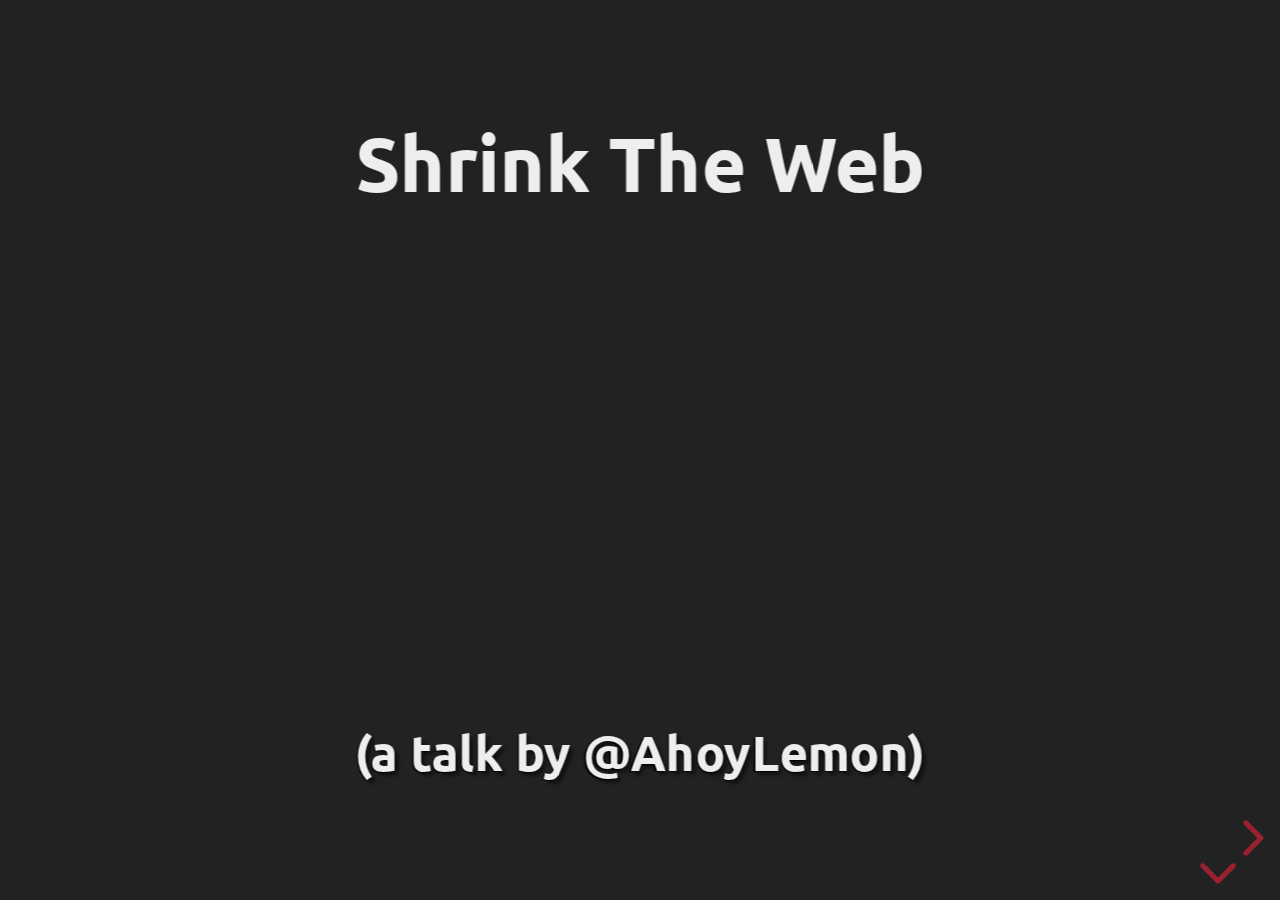
==== index.html @ 18cb45f8 "pre-Copenhagen edits, round 2" ====
<!DOCTYPE html>
<head>
  <meta charset="utf-8">
  <meta name="viewport" content="width=device-width, initial-scale=1.0, maximum-scale=1.0, user-scalable=no">
  <title>Shrink The Web!</title>
  <link rel="stylesheet" href="https://fonts.googleapis.com/css?family=Playfair+Display:400,700,700i|Work+Sans:300,400,700">
  <link rel="stylesheet" href="dist/reset.css">
  <link rel="stylesheet" href="dist/reveal.css">
  <link rel="stylesheet" href="dist/theme/blood.css">
  <link rel="stylesheet" href="plugin/highlight/monokai.css">
  <link rel="stylesheet" href="css/lemon.css">
  <!-- Printing and PDF exports-->
  <script>
    var link = document.createElement( 'link' );
    link.rel = 'stylesheet';
    link.type = 'text/css';
    link.href = window.location.search.match( /print-pdf/gi ) ? 'css/print/pdf.css' : 'css/print/paper.css';
    document.getElementsByTagName( 'head' )[0].appendChild( link );
    
  </script>
  <!-- Favicons-->
  <link rel="apple-touch-icon" sizes="180x180" href="/favicons/apple-touch-icon.png">
  <link rel="icon" type="image/png" sizes="32x32" href="/favicons/favicon-32x32.png">
  <link rel="icon" type="image/png" sizes="16x16" href="/favicons/favicon-16x16.png">
  <link rel="manifest" href="/favicons/site.webmanifest">
  <link rel="mask-icon" href="/favicons/safari-pinned-tab.svg" color="#e5e828">
  <link rel="shortcut icon" href="/favicons/favicon.ico">
  <meta name="msapplication-TileColor" content="#e5e828">
  <meta name="msapplication-config" content="/favicons/browserconfig.xml">
  <meta name="theme-color" content="#ffffff">
  <meta name="twitter:card" content="summary_large_image">
  <meta name="twitter:creator" content="@AhoyLemon">
  <meta name="twitter:title" content="Shrink The Web!">
  <meta name="twitter:description" content="A talk by Lemon 🍋 about performance and making websites faster by eliminating unnecessary cruft.">
  <meta name="twitter:image" content="https://ahoylemon.github.io/shrink-the-web/og-image.png">
  <meta name="twitter:url" content="https://ahoylemon.github.io/shrink-the-web">
  <meta property="og:title">
  <meta property="og:type" content="website">
  <meta property="og:description" content="A talk by Lemon 🍋 about performance and making websites faster by eliminating unnecessary cruft.">
  <meta property="og:url" content="https://ahoylemon.github.io/shrink-the-web">
  <meta property="og:image" content="https://ahoylemon.github.io/shrink-the-web/og-image.png">
  <meta property="og:image:width" content="1200">
  <meta property="og:image:height" content="630">
</head>
<body> 
  <div class="reveal">
    <div class="slides">
      <!-- Video Screens-->
      <section>
        <!-- Fantastik Armada (France) vs GAMBLER (Korea)-->
            <section data-background-iframe="https://www.youtube.com/embed/EzglYPf7Ylk?start=220&amp;fs=0&amp;showinfo=0&amp;rel=0&amp;modestbranding=1&amp;autohide=1&amp;showinfo=0&amp;disablekb=1" data-background-interactive>
              <h3>Shrink The Web</h3>
              <div class="a-talk-by" style="margin-top:46vh;"><b class="white shadowed">(a talk by @AhoyLemon)</b></div>
              <aside class="notes">
                <h2>BATTLE OF THE YEAR 2004</h2>
                <p>Fantastik Armada (France)</p>
                <p>vs</p>
                <p>GAMBLER (Korea)</p>
              </aside>
            </section>
        <!-- Flooriorz (Japan) vs Tie Break (France)-->
            <section data-background-iframe="https://www.youtube.com/embed/hbqCRGDwcHQ?start=2400&amp;fs=0&amp;showinfo=0&amp;rel=0&amp;modestbranding=1&amp;autohide=1&amp;showinfo=0&amp;disablekb=1" data-background-interactive>
              <h3>Shrink The Web</h3>
              <div class="a-talk-by" style="margin-top:46vh;"><b class="white shadowed">(a talk by @AhoyLemon)</b></div>
              <aside class="notes">
                <h2>BATTLE OF THE YEAR 2021</h2>
                <p>Flooriorz (Japan)</p>
                <p>vs</p>
                <p>Tie Break (France)</p>
              </aside>
            </section>
        <!-- BGIRL TERRA, 2013-->
            <section data-background-iframe="https://www.youtube.com/embed/5HrrbkYJM2M?start=15&amp;fs=0&amp;showinfo=0&amp;rel=0&amp;modestbranding=1&amp;autohide=1&amp;showinfo=0&amp;disablekb=1" data-background-interactive>
              <h3>Shrink The Web</h3>
              <div class="a-talk-by" style="margin-top:46vh;"><b class="white shadowed">(a talk by @AhoyLemon)</b></div> 
              <aside class="notes">
                <h2>BATTLE OF THE YEAR 2004</h2>
                <p>Fantastik Armada (France)</p>
                <p>vs</p>
                <p>GAMBLER (Korea)</p>
              </aside>
            </section>
      </section>
      <!-- Personal Intro-->
      <section data-transition="convex" data-transition-speed="6000">
        <section>
          <h1>Hi!</h1>
          <h2 class="fragment">My name is Lemon.</h2>
          <p class="fragment">(I make websites.)</p>
          <aside class="notes">
            <h2>I've been making websites for about 20 years. I make websites for money and I make websites for fun. I love the platform and I think it's a really great opportunity to make fun stuff.</h2>
          </aside>
        </section>
        <section data-background="img/bg/savas-cyan-1.png">
          <h4 style="color:#221c35; text-shadow:none;">I work at</h4>
          <div class="fragment" style="padding-bottom:7vh;"><img src="svg/savas-logo-black.svg" alt="Savas Labs" style="max-height:22vh;"></div>
        </section>
        <section data-background="img/bg/savas-cyan-2.png" data-background-transition="none">
          <div style="color:#221c35; padding-bottom:9vh;">
            <h2 style="text-shadow:none; color:#221c35;">Front End <br> Development Director</h2>
            <div class="fragment">
              <ul>
                <li>Mentoring</li>
                <li>Shepherding</li>
                <li>Documenting</li>
              </ul>
            </div>
          </div>
        </section>
        <section data-transition="fade" data-background="img/bg/savas-cyan-2.png">
          <div class="over-photo"><code>I am a serious professional.</code></div>
        </section>
        <section data-transition="none" data-background-image="img/gif/shooty-frooty.gif" data-background-size="contain">
          <div class="over-photo"><code>I am a serious professional.</code></div>
        </section>
      </section>
      <!-- Performance-->
      <section>
        <section data-auto-animate data-background-image="video/monae-5.png">
          <h3 class="white shadowed">Today I wanna talk about</h3>
        </section>
        <section data-auto-animate data-background-video="video/monae-5.webm" data-background-video-loop>
          <h3 class="white shadowed">Today I wanna talk about</h3>
          <h1 style="line-height:100%; text-shadow:none; color:rgba(255,255,255,0.5);"><span style="font-size:1.5em;">PERFORMANCE!</span></h1>
        </section>
        <section data-background="img/gif/computer1.gif">
          <h3 class="white shadowed">* WEBSITE PERFORMANCE</h3>
          <aside class="notes" data-markdown>
            By which I mean website performance. And to be clear, I'm fully cognizent of the idea that what I'm about to present here is a talk about building fast and performant websites. And I'll grant that I recognize this could be seen as *boring*.
            **But** website performance *matters*. A lot.
          </aside>
        </section>
      </section>
      <!-- Agenda-->
      <!-- AGENDA-->
      <section>
        <section>
          <h3>Today's Agenda...</h3>
          <ol>
            <li>What's the problem?</li>
            <li>Why should I care?</li>
            <li>What should I do about it?</li>
            <li>How can I be happy? <sup>*</sup></li>
          </ol>
          <div><br><span class="fragment">(specifically, like with my website.)</span></div>
        </section>
      </section>
      <!-- THE DOOM METAPHOR-->
      <section>
        <section>
          <h2>Let's play a game!</h2>
        </section>
        <section data-background="img/gif/doom2.gif">
          <div class="fragment over-photo">
            <h2 class="white shadowed"> <em>DOOM</em> facts</h2>
            <ul class="white shadowed">
              <li>Released by id Software in 1993</li>
              <li>Played by 20 million people in two years</li>
              <li>Popularized the First Person Shooter Genre</li>
              <li>Sequels continue to this day</li>
              <li>custom game engine</li>
              <li class="fragment"><span>File size:</span> <strong>2.39 Mb</strong></li>
            </ul>
          </div>
          <aside class="notes" data-markdown>🙋‍♀️ What is this?</aside>
        </section>
        <section data-background-video="video/enfold-5.webm" data-background-video-loop="loop">
          <div class="fragment over-photo">
            <h2 class="white shadowed">this homepage</h2>
            <ul class="white shadowed">
              <li>$59 on Theme Forest</li>
              <li>> 250k sales</li>
              <li>oh boy, parallax!</li>
              <li>35 images, 4 fonts, 12 JS, 8 CSS</li>
              <li>1,333 words</li>
              <li>> 15 seconds on a 3G connection</li>
              <li class="fragment"><span>File size:</span> <strong>4.72 Mb</strong></li>
            </ul>
          </div>
        </section>
        <section>
          <h2>197%</h2>
        </section>
        <section data-background="img/bg/wired.png"></section>
        <section data-background="img/bg/pcworld.png"></section>
        <section data-background="img/bg/geek.png"></section>
        <section><img src="img/gif/geek-dot-com-file-size.gif"></section>
      </section>
      <!-- A data dump-->
      <section>
        <section data-background-iframe="charts/2.html" data-preload="false">
          <cite class="source"><strong>Source: </strong><a href="https://httparchive.org/reports/page-weight">HTTP Archive</a></cite>
          <aside class="notes" data-markdown>
            This is a problem that has been talked about, but has continued completely unabated
            
          </aside>
        </section>
        <section data-background-image="img/bg/moore-lebowski.jpg">
          <h2 class="white shadowed" style="margin-top:40vh;">What about Moore's Law?</h2>
        </section>
        <section>
          <h3>Broadband speeds, 2015</h3><img src="img/charts/speedmap-2015.png">
          <cite class="source"><strong>Source:</strong><a href="https://www.fastmetrics.com/internet-connection-speed-by-country.php">Fastmetrics</a></cite>
        </section>
        <section>
          <h3>Broadband speeds, 2023</h3><img src="img/charts/speedmap-2019.png">
          <cite class="source"><strong>Source:</strong><a href="https://infogram.com/speed-test-2019-1ho16vdprqzx6nq">cable.co.uk</a></cite>
        </section>
        <section>
          <!-- SWEDEN TABLE-->
          <table>
            <caption> <a href="https://www.speedtest.net/global-index#fixed" target="_blank"><span>Speedtest Index, Broadband</span></a>
            </caption>
            <thead>
              <tr>
                <th>#</th>
                <th>Country</th>
                <th>⇣ Mb/s</th>
              </tr>
            </thead>
            <tbody>
              <tr>
                <td>#1</td>
                <td>Singapore</td>
                <td>247.44</td>
              </tr>
              <tr>
                <td>#2</td>
                <td>Hong Kong</td>
                <td>242.99</td>
              </tr>
              <tr>
                <td>#6</td>
                <td>United States</td>
                <td>207.32</td>
              </tr>
              <tr class="highlight">
                <td>#8</td>
                <td>Denmark</td>
                <td>192.68</td>
              </tr>
              <tr>
                <td>#40</td>
                <td>Finland</td>
                <td>95.70</td>
              </tr>
              <tr>
                <td>#109</td>
                <td>Croatia</td>
                <td>36.13</td>
              </tr>
              <tr>
                <td>#132</td>
                <td>Morocco</td>
                <td>20.72</td>
              </tr>
              <tr>
                <td>#182</td>
                <td>Cuba</td>
                <td>1.86</td>
              </tr>
            </tbody>
          </table>
          <div class="source"><span>Source:</span><a href="https://www.speedtest.net/global-index#fixed" target="_blank"><span>Ookla</span></a>
          </div>
        </section>
        <section>
          <!-- SWEDEN TABLE-->
          <table style="width:100%;">
            <caption> <a href="https://www.speedtest.net/global-index#mobile">
                 Speedtest Index, Mobile</a></caption>
            <thead>
              <tr>
                <th>#</th>
                <th>Country</th>
                <th>⇣ Mb/s</th>
              </tr>
            </thead>
            <tbody>
              <tr>
                <td>#1</td>
                <td>United Arab Emirates</td>
                <td>205.77</td>
              </tr>
              <tr>
                <td>#6</td>
                <td>Norway</td>
                <td>122.72</td>
              </tr>
              <tr class="highlight">
                <td>#10</td>
                <td>Denmark</td>
                <td>101.19</td>
              </tr>
              <tr>
                <td>#22</td>
                <td>United States</td>
                <td>77.43</td>
              </tr>
              <tr>
                <td>#38</td>
                <td>Croatia</td>
                <td>56.82</td>
              </tr>
              <tr>
                <td>#75</td>
                <td>Ireland</td>
                <td>30.46</td>
              </tr>
              <tr>
                <td>#135</td>
                <td>Belarus</td>
                <td>10.42</td>
              </tr>
              <tr>
                <td>#143</td>
                <td>Cuba</td>
                <td>3.87</td>
              </tr>
            </tbody>
          </table>
        </section>
        <section>
          <!-- SWEDEN TABLE-->
          <table style="width:100%;">
            <caption> <a href="https://www.cable.co.uk/mobiles/worldwide-data-pricing/">
                 Cost Of 1Gb In Mobile Data</a></caption>
            <thead>
              <tr>
                <th>#</th>
                <th>Country</th>
                <th>1 Gb 🇩🇰</th>
                <th>1 Gb 🇺🇸</th>
              </tr>
            </thead>
            <tbody>
              <tr>
                <td>#1</td>
                <td>Israel</td>
                <td>kr 0,35 </td>
                <td>$0.05 USD</td>
              </tr>
              <tr>
                <td>#4</td>
                <td>Italy</td>
                <td>kr 1,86</td>
                <td>$0.27 USD</td>
              </tr>
              <tr class="highlight">
                <td>#37</td>
                <td>Denmark</td>
                <td>kr 5,45</td>
                <td>$0.79 USD</td>
              </tr>
              <tr>
                <td>#80</td>
                <td>Sweden</td>
                <td>kr 10,01</td>
                <td>$1.45 USD</td>
              </tr>
              <tr>
                <td>#154</td>
                <td>United States</td>
                <td>kr 22,99</td>
                <td>$3.33 USD</td>
              </tr>
              <tr>
                <td>#191</td>
                <td>Norway</td>
                <td>kr 40,11</td>
                <td>$5.81 USD</td>
              </tr>
              <tr>
                <td>#229</td>
                <td>Falkland Islands</td>
                <td>kr 307,66</td>
                <td>$44.56 USD</td>
              </tr>
            </tbody>
          </table>
          <!-- UK TABLE-->
          <div class="source"><span>Source:</span><a href="https://www.cable.co.uk/mobiles/worldwide-data-pricing/" target="_blank"><span>cable.co.uk</span></a>
          </div>
        </section>
        <!-- Cell Phone, download DOOM-->
        <section data-preload="false">
          <table>
            <thead>
              <tr>
                <th>Connection</th>
                <th colspan="2">Download 3 megs</th>
              </tr>
            </thead>
            <tbody>
              <tr>
                <td>2G</td>
                <td>2 minutes</td>
                <td><img src="img/charts/download-2m.gif"></td>
              </tr>
              <tr>
                <td>3G</td>
                <td>10 seconds</td>
                <td><img src="img/charts/download-10s.gif"></td>
              </tr>
              <tr>
                <td>3G+</td>
                <td>6 seconds</td>
                <td><img src="img/charts/download-6s.gif"></td>
              </tr>
              <tr>
                <td>4G</td>
                <td>2 seconds </td>
                <td><img src="img/charts/download-2s.gif"></td>
              </tr>
            </tbody>
          </table>
        </section>
        <section data-background-iframe="charts/3.html" data-preload="false">
          <cite class="source"><strong>Source: </strong><a href="https://royal.pingdom.com/page-load-time-really-affect-bounce-rate/">Pingdom</a></cite>
        </section>
        <section>
          <iframe data-src="charts/timer.html" data-preload="false" style="width:100%; height:50vh; box-shadow:5px 5px 5px rgba(0,0,0,0.5)"></iframe>
          <aside class="notes">
            <h2>30-40 seconds</h2>
            <p>Because time is real. It's experiential, but unmutable.</p>
            <p>If I'm good in this presentation today, then hopefully our experience together will feel fast.</p>
            <p>But if you find me boring or uninformative, everything's going to feel a whole lot slower. You might be looking at the clock.</p>
          </aside>
        </section>
      </section>
      <!-- HOPE. Get your bearings...-->
      <section>
        <section data-background="img/gif/tmi-backaway.gif"></section>
        <section data-background="img/gif/computer2.gif">
          <aside class="notes" data-markdown>
            **But we're clever people!** So we can fix this.
            
          </aside>
        </section>
        <section>
          <h3>This is a talk about easy wins.</h3>
          <ul class="fragment">
            <li>no zealotry</li>
            <li>minimal sacrifices</li>
          </ul>
        </section>
      </section>
      <!-- PHOTOSHOP-->
      <section>
        <section>
          <p>Let's start with the easy stuff.</p>
        </section>
        <section data-background-iframe="charts/1.html" data-background-interactive>
          <div class="source"><strong>Source</strong><a href="#">Themeforest</a></div>
        </section>
        <!-- PHOTOSHOP-->
        <section><img src="svg/logos/photoshop.svg" style="max-height:50vh;">
          <aside class="notes">
            <p>Start with Photoshop. This is for designers, but if you don't have Photoshop, I have more stuff for you.</p>
          </aside>
        </section>
        <section data-background="img/bg/bjork-save.png" data-background-size="contain"> 
          <aside class="notes">
            <p>What do I click on?</p>
          </aside>
        </section>
        <section data-background="img/bg/bjork-save-2.png" data-background-size="contain">
          <aside class="notes">
            <What>do I click on?</What>
          </aside>
        </section>
        <section><img src="img/screenshots/save-for-web-png.png">
          <aside class="notes">
            <Save>for web inside save for web aren't I clever</Save>
          </aside>
        </section>
        <section data-background-video="video/bjork-export.webm" data-background-size="contain"></section>
        <section>
          <div class="grid" columns="2">
            <figure><img src="img/bjork-1.jpg">
              <figcaption><span>2.34 Mb</span></figcaption>
            </figure>
            <figure class="fragment"><img src="img/bjork-1.jpg">
              <figcaption><span>219 Kb</span></figcaption>
            </figure>
          </div>
          <div class="fragment" style="margin-top:40px;">
            <h2 class="blink">91% smaller!</h2>
          </div>
        </section>
      </section>
      <!-- SQUOOSH-->
      <section>
        <section><img src="img/screenshots/archibald-github.png" data-background-size="contain"></section>
        <section>
          <figure><a href="https://squoosh.app"><img src="svg/logos/squoosh.svg" style="max-height:50vh;"></a>
            <figcaption><a href="https://squoosh.app" target="_blank"><span>squoosh.app</span></a>
            </figcaption>
          </figure>
          <aside class="notes">
            <p>Start with Photoshop. This is for designers, but if you don't have Photoshop, I have more stuff for you.</p>
          </aside>
        </section>
      </section>
      <!-- ImgBot -->
      <section>
        <section>
          <h3>Lemon, can't I do this automatically?</h3>
        </section>
        <section><img src="img/screenshots/dabutvin-github.png"></section>
        <section><img src="img/screenshots/imgbot-github.png"></section>
        <section><img src="img/screenshots/imgbot-install.png"></section>
        <section><img src="img/screenshots/imgbot-pr.png"></section>
      </section>
      <!-- File Types-->
      <section>
        <section>
          <p>Who knows the difference between</p>
          <table>
            <tbody>
              <tr>
                <td> 
                  <h1 class="fragment">Jpeg</h1>
                </td>
                <td> 
                  <h1 class="fragment">PNG</h1>
                </td>
                <td> 
                  <h1 class="fragment">GIF</h1>
                </td>
              </tr>
            </tbody>
          </table>
        </section>
        <section>
          <table>
            <thead>
              <tr>
                <th>FILE</th>
                <th>IS</th>
                <th>USE FOR...</th>
              </tr>
            </thead>
            <tbody>
              <tr class="fragment">
                <td> <b>Jpeg</b></td>
                <td>lossy</td>
                <td>photos, rectangles, resizable things</td>
              </tr>
              <tr class="fragment">
                <td> <b>PNG</b></td>
                <td>lossless</td>
                <td>drawings, screenshots, transparent backgrounds</td>
              </tr>
              <tr class="fragment">
                <td> <b>SVG</b></td>
                <td>vector</td>
                <td>logos, icons, limited complexity</td>
              </tr>
              <tr class="fragment">
                <td> <b>GIF</b></td>
                <td>lossless</td>
                <td>Basically nothing.</td>
              </tr>
              <tr class="fragment">
                <td> <b>MP4</b></td>
                <td>video</td>
                <td>anything you think is a GIF</td>
              </tr>
            </tbody>
          </table>
        </section>
        <section><img src="img/gif/tweet-mp4.gif"></section>
        <section><img src="img/screenshots/tweet-ideotv.png"></section>
        <section><img src="img/screenshots/tweet-rebuttal.png"></section>
        <section>
          <video src="video/giphy.mp4" autoplay data-autoplay loop></video>
        </section>
        <section><a href="http://ministryofgifs.org" target="_blank"><img src="img/logos/ministry-of-gifs.png"></a></section>
        <section>
          <h4>Consider</h4>
          <h1>WebP</h1>
          <ul class="fragment">
            <li>raster graphics file format</li>
            <li>developed by Google</li>
            <li>replacement for Jpeg and PNG</li>
            <li>can by lossless or lossy</li>
            <li>can suport animation</li>
            <li>can support alpha transparency</li>
            <li><em>often</em> compresses better</li>
          </ul>
        </section>
        <section>
          <p>Email doesn't follow any rules.</p>
        </section>
      </section>
      <!-- TXT Compression-->
      <section>
        <section data-background-iframe="charts/1.html" data-background-interactive></section>
        <section>
          <h2>Text Compression</h2>
          <p>(HTML, CSS & JS)</p>
        </section>
        <section>
          <p>Triage:</p>
          <ol>
            <li>Server-Side Compression</li>
            <li>Bundle & Minify</li>
            <li>Consider CDNs</li>
          </ol>
        </section>
        <section>
          <h2>1. GZIP</h2>
        </section>
        <section data-auto-animate>
          <h4>How does GZIP Work?</h4>
        </section>
        <section data-auto-animate>
          <h4>How does GZIP Work?</h4>
          <div style="margin-top:60px">
            <h2>H = <span style="transform:scale(2); display:inline-block; margin-right:0.25em;">Σ</span> p(x) log<sub>2</sub> p(x)</h2>
          </div>
          <div class="source fragment"><strong>Source: </strong><a href="https://www.youtube.com/watch?v=wLx5OGxOYUc">Raul Fraile @ JSConf EU 2014</a></div>
        </section>
        <section>
          <p> <strong>TLDR: </strong><span>Less bits over the wire.</span></p>
          <p>Turn GZIP on.</p>
        </section>
        <section>
          <h2>2. bundling & minifying</h2>
        </section>
        <section>
          <h3>Why bundle?</h3><code class="fragment" style="font-size:180%">100k < (10 * 10k)</code>
          <div class="fragment" style="padding-top:2em; line-height:0.6em; text-align:left;"><br><sub><strong style="line-height:1.2;">If you found yourself thinking "Well, actually..."</strong><br><span>This is definitely <em>less</em> true on modern webservers with HTTP/2 multiplexing where requests are subdivided by origin, however when you factor in GZIP compression from the previous point the results can still be dramatic, as each of those 10 files would need to be compressed & decompressed individually, which would be less efficient overall.</span></sub></div>
        </section>
        <section>
          <h3>Why minify?</h3>
          <div class="fragment"><code style="font-size:180%">moment.js = 148k</code></div>
          <div class="fragment"><code style="font-size:180%">moment.min.js = 51k</code></div>
        </section>
        <section>
          <h3>How?</h3>
          <p class="fragment">That super depends.</p>
        </section>
        <section><a href="https://prepros.io" target="_blank"><img src="img/logos/prepros.png">
            <p>prepros.io</p></a></section>
        <section>
          <h2>3. CDNs</h2>
          <p>like:</p>
          <ul>
            <li>cdnjs</li>
            <li>jsdelivr</li>
            <li>Google Hosted Libraries</li>
            <li>etc.</li>
          </ul>
        </section>
        <section>
          <h3>Why serve some files from a shared CDN?</h3>
          <ul class="fragment">
            <li>The CDN is probably(?) faster than your servers.</li>
            <li>Your users already have jQuery</li>
          </ul>
        </section>
      </section>
      <!-- Lighthouse-->
      <!-- Lighthouse Scores-->
      <section>
        <section><img src="img/screenshots/paulirish-github.png"></section>
        <section><img src="img/logos/lighthouse.png"></section>
        <section>
          <p>You already have this.</p>
          <p>(just open up any Chromium browser)</p>
        </section>
      </section>
      <!-- I need a volunteer...-->
      <!-- Modern Bloat-->
      <section>
        <section>
          <p><strong>Q:</strong> Who is this?</p><img class="fragment" src="img/margaret-hamilton.jpg">
          <aside class="notes">
            <h2>Margaret Hamilton </h2>
            <h4>1969</h4>
            <p>standing next to printouts of her software for the Apollo Project</p>
          </aside>
        </section>
        <section data-background="img/screenshots/thomasfuchs_tweet.jpg"></section>
        <section>
          <h3>Gary Bernhardt did the math...</h3>
        </section>
        <section data-background="img/screenshots/garybernhardt_tweet.jpg"></section>
        <section data-auto-animate>
          <table>
            <thead>
              <tr>
                <th>Framework</th>
                <th>Files</th>
                <th>Folders</th>
                <th>Size</th>
              </tr>
            </thead>
            <tbody>
              <tr>
                <td>Vue</td>
                <td>20,283</td>
                <td>2,932</td>
                <td>106 Mb</td>
              </tr>
              <tr>
                <td>React</td>
                <td>26,472</td>
                <td>4,309</td>
                <td>111 Mb</td>
              </tr>
              <tr>
                <td>Angular</td>
                <td>26,694</td>
                <td>3,550</td>
                <td>222 Mb</td>
              </tr>
            </tbody>
          </table>
        </section>
        <section>
          <div class="grid" columns="2">
            <div class="box" style="display:flex; align-items:center"><img src="svg/logos/angular.svg"></div>
            <div class="box fragment"><img src="img/3games.png"></div>
          </div>
          <p class="fragment">(+ an of MP3 “Army of Me” at 256kbps)</p>
        </section>
      </section>
      <section>
        <section>
          <p>So, what's to be done about this?</p>
          <aside class="notes">
            Well, this is a harder question to answer as it comes down to personal choices.
            
          </aside>
        </section>
        <section data-background="img/gif/beerdance.gif">
          <h1 class="blink shadowed" style="font-size:260px; text-shadow:none;"> <span style="color:rgba(255,255,255,0.8);">WRITE HTML!</span></h1>
        </section>
        <section>
          <p>Seriously though, write HTML.</p>
          <p class="fragment">(and CSS)</p>
        </section>
      </section>
      <!-- Thank You.-->
      <!-- THANK YOU-->
      <section>
        <section data-background="img/gif/simone_lemon_maker_faire.gif">
          <h1 class="white" style="padding-top:40vh; text-shadow:0.05em 0.05em 0.05em black, -1px -1px 1px black">Thank you.</h1>
          <aside class="notes">
            <p>Wish I could be there.</p>
            <p>Maybe next time?</p>
            <p>Questions?</p>
          </aside>
        </section>
        <section data-background="#e6e924">
          <figure><img src="svg/lemon.svg" style="width:212px; height:212px;"></figure>
          <p style="transform:translateY(25vh);"><a href="https://ahoylemon.xyz" target="_blank"> <strong>ahoylemon.xyz</strong></a></p>
          <aside class="notes">
            <h1>STICKERS</h1>
          </aside>
        </section>
      </section>
    </div>
    <div class="javascripts">
      <script src="dist/reveal.js"></script>
      <script src="plugin/notes/notes.js"></script>
      <script src="plugin/markdown/markdown.js"></script>
      <script src="plugin/highlight/highlight.js"></script>
      <script src="plugin/zoom/zoom.js"></script>
      <script src="js/reveal-config.js"></script>
    </div>
  </div>
</body>
---- dist/reveal.css ----
/*!
* reveal.js 4.4.0
* https://revealjs.com
* MIT licensed
*
* Copyright (C) 2011-2022 Hakim El Hattab, https://hakim.se
*/
.reveal .r-stretch,.reveal .stretch{max-width:none;max-height:none}.reveal pre.r-stretch code,.reveal pre.stretch code{height:100%;max-height:100%;box-sizing:border-box}.reveal .r-fit-text{display:inline-block;white-space:nowrap}.reveal .r-stack{display:grid}.reveal .r-stack>*{grid-area:1/1;margin:auto}.reveal .r-hstack,.reveal .r-vstack{display:flex}.reveal .r-hstack img,.reveal .r-hstack video,.reveal .r-vstack img,.reveal .r-vstack video{min-width:0;min-height:0;object-fit:contain}.reveal .r-vstack{flex-direction:column;align-items:center;justify-content:center}.reveal .r-hstack{flex-direction:row;align-items:center;justify-content:center}.reveal .items-stretch{align-items:stretch}.reveal .items-start{align-items:flex-start}.reveal .items-center{align-items:center}.reveal .items-end{align-items:flex-end}.reveal .justify-between{justify-content:space-between}.reveal .justify-around{justify-content:space-around}.reveal .justify-start{justify-content:flex-start}.reveal .justify-center{justify-content:center}.reveal .justify-end{justify-content:flex-end}html.reveal-full-page{width:100%;height:100%;height:100vh;height:calc(var(--vh,1vh) * 100);overflow:hidden}.reveal-viewport{height:100%;overflow:hidden;position:relative;line-height:1;margin:0;background-color:#fff;color:#000}.reveal-viewport:fullscreen{top:0!important;left:0!important;width:100%!important;height:100%!important;transform:none!important}.reveal .slides section .fragment{opacity:0;visibility:hidden;transition:all .2s ease;will-change:opacity}.reveal .slides section .fragment.visible{opacity:1;visibility:inherit}.reveal .slides section .fragment.disabled{transition:none}.reveal .slides section .fragment.grow{opacity:1;visibility:inherit}.reveal .slides section .fragment.grow.visible{transform:scale(1.3)}.reveal .slides section .fragment.shrink{opacity:1;visibility:inherit}.reveal .slides section .fragment.shrink.visible{transform:scale(.7)}.reveal .slides section .fragment.zoom-in{transform:scale(.1)}.reveal .slides section .fragment.zoom-in.visible{transform:none}.reveal .slides section .fragment.fade-out{opacity:1;visibility:inherit}.reveal .slides section .fragment.fade-out.visible{opacity:0;visibility:hidden}.reveal .slides section .fragment.semi-fade-out{opacity:1;visibility:inherit}.reveal .slides section .fragment.semi-fade-out.visible{opacity:.5;visibility:inherit}.reveal .slides section .fragment.strike{opacity:1;visibility:inherit}.reveal .slides section .fragment.strike.visible{text-decoration:line-through}.reveal .slides section .fragment.fade-up{transform:translate(0,40px)}.reveal .slides section .fragment.fade-up.visible{transform:translate(0,0)}.reveal .slides section .fragment.fade-down{transform:translate(0,-40px)}.reveal .slides section .fragment.fade-down.visible{transform:translate(0,0)}.reveal .slides section .fragment.fade-right{transform:translate(-40px,0)}.reveal .slides section .fragment.fade-right.visible{transform:translate(0,0)}.reveal .slides section .fragment.fade-left{transform:translate(40px,0)}.reveal .slides section .fragment.fade-left.visible{transform:translate(0,0)}.reveal .slides section .fragment.current-visible,.reveal .slides section .fragment.fade-in-then-out{opacity:0;visibility:hidden}.reveal .slides section .fragment.current-visible.current-fragment,.reveal .slides section .fragment.fade-in-then-out.current-fragment{opacity:1;visibility:inherit}.reveal .slides section .fragment.fade-in-then-semi-out{opacity:0;visibility:hidden}.reveal .slides section .fragment.fade-in-then-semi-out.visible{opacity:.5;visibility:inherit}.reveal .slides section .fragment.fade-in-then-semi-out.current-fragment{opacity:1;visibility:inherit}.reveal .slides section .fragment.highlight-blue,.reveal .slides section .fragment.highlight-current-blue,.reveal .slides section .fragment.highlight-current-green,.reveal .slides section .fragment.highlight-current-red,.reveal .slides section .fragment.highlight-green,.reveal .slides section .fragment.highlight-red{opacity:1;visibility:inherit}.reveal .slides section .fragment.highlight-red.visible{color:#ff2c2d}.reveal .slides section .fragment.highlight-green.visible{color:#17ff2e}.reveal .slides section .fragment.highlight-blue.visible{color:#1b91ff}.reveal .slides section .fragment.highlight-current-red.current-fragment{color:#ff2c2d}.reveal .slides section .fragment.highlight-current-green.current-fragment{color:#17ff2e}.reveal .slides section .fragment.highlight-current-blue.current-fragment{color:#1b91ff}.reveal:after{content:"";font-style:italic}.reveal iframe{z-index:1}.reveal a{position:relative}@keyframes bounce-right{0%,10%,25%,40%,50%{transform:translateX(0)}20%{transform:translateX(10px)}30%{transform:translateX(-5px)}}@keyframes bounce-left{0%,10%,25%,40%,50%{transform:translateX(0)}20%{transform:translateX(-10px)}30%{transform:translateX(5px)}}@keyframes bounce-down{0%,10%,25%,40%,50%{transform:translateY(0)}20%{transform:translateY(10px)}30%{transform:translateY(-5px)}}.reveal .controls{display:none;position:absolute;top:auto;bottom:12px;right:12px;left:auto;z-index:11;color:#000;pointer-events:none;font-size:10px}.reveal .controls button{position:absolute;padding:0;background-color:transparent;border:0;outline:0;cursor:pointer;color:currentColor;transform:scale(.9999);transition:color .2s ease,opacity .2s ease,transform .2s ease;z-index:2;pointer-events:auto;font-size:inherit;visibility:hidden;opacity:0;-webkit-appearance:none;-webkit-tap-highlight-color:transparent}.reveal .controls .controls-arrow:after,.reveal .controls .controls-arrow:before{content:"";position:absolute;top:0;left:0;width:2.6em;height:.5em;border-radius:.25em;background-color:currentColor;transition:all .15s ease,background-color .8s ease;transform-origin:.2em 50%;will-change:transform}.reveal .controls .controls-arrow{position:relative;width:3.6em;height:3.6em}.reveal .controls .controls-arrow:before{transform:translateX(.5em) translateY(1.55em) rotate(45deg)}.reveal .controls .controls-arrow:after{transform:translateX(.5em) translateY(1.55em) rotate(-45deg)}.reveal .controls .controls-arrow:hover:before{transform:translateX(.5em) translateY(1.55em) rotate(40deg)}.reveal .controls .controls-arrow:hover:after{transform:translateX(.5em) translateY(1.55em) rotate(-40deg)}.reveal .controls .controls-arrow:active:before{transform:translateX(.5em) translateY(1.55em) rotate(36deg)}.reveal .controls .controls-arrow:active:after{transform:translateX(.5em) translateY(1.55em) rotate(-36deg)}.reveal .controls .navigate-left{right:6.4em;bottom:3.2em;transform:translateX(-10px)}.reveal .controls .navigate-left.highlight{animation:bounce-left 2s 50 both ease-out}.reveal .controls .navigate-right{right:0;bottom:3.2em;transform:translateX(10px)}.reveal .controls .navigate-right .controls-arrow{transform:rotate(180deg)}.reveal .controls .navigate-right.highlight{animation:bounce-right 2s 50 both ease-out}.reveal .controls .navigate-up{right:3.2em;bottom:6.4em;transform:translateY(-10px)}.reveal .controls .navigate-up .controls-arrow{transform:rotate(90deg)}.reveal .controls .navigate-down{right:3.2em;bottom:-1.4em;padding-bottom:1.4em;transform:translateY(10px)}.reveal .controls .navigate-down .controls-arrow{transform:rotate(-90deg)}.reveal .controls .navigate-down.highlight{animation:bounce-down 2s 50 both ease-out}.reveal .controls[data-controls-back-arrows=faded] .navigate-up.enabled{opacity:.3}.reveal .controls[data-controls-back-arrows=faded] .navigate-up.enabled:hover{opacity:1}.reveal .controls[data-controls-back-arrows=hidden] .navigate-up.enabled{opacity:0;visibility:hidden}.reveal .controls .enabled{visibility:visible;opacity:.9;cursor:pointer;transform:none}.reveal .controls .enabled.fragmented{opacity:.5}.reveal .controls .enabled.fragmented:hover,.reveal .controls .enabled:hover{opacity:1}.reveal:not(.rtl) .controls[data-controls-back-arrows=faded] .navigate-left.enabled{opacity:.3}.reveal:not(.rtl) .controls[data-controls-back-arrows=faded] .navigate-left.enabled:hover{opacity:1}.reveal:not(.rtl) .controls[data-controls-back-arrows=hidden] .navigate-left.enabled{opacity:0;visibility:hidden}.reveal.rtl .controls[data-controls-back-arrows=faded] .navigate-right.enabled{opacity:.3}.reveal.rtl .controls[data-controls-back-arrows=faded] .navigate-right.enabled:hover{opacity:1}.reveal.rtl .controls[data-controls-back-arrows=hidden] .navigate-right.enabled{opacity:0;visibility:hidden}.reveal[data-navigation-mode=linear].has-horizontal-slides .navigate-down,.reveal[data-navigation-mode=linear].has-horizontal-slides .navigate-up{display:none}.reveal:not(.has-vertical-slides) .controls .navigate-left,.reveal[data-navigation-mode=linear].has-horizontal-slides .navigate-left{bottom:1.4em;right:5.5em}.reveal:not(.has-vertical-slides) .controls .navigate-right,.reveal[data-navigation-mode=linear].has-horizontal-slides .navigate-right{bottom:1.4em;right:.5em}.reveal:not(.has-horizontal-slides) .controls .navigate-up{right:1.4em;bottom:5em}.reveal:not(.has-horizontal-slides) .controls .navigate-down{right:1.4em;bottom:.5em}.reveal.has-dark-background .controls{color:#fff}.reveal.has-light-background .controls{color:#000}.reveal.no-hover .controls .controls-arrow:active:before,.reveal.no-hover .controls .controls-arrow:hover:before{transform:translateX(.5em) translateY(1.55em) rotate(45deg)}.reveal.no-hover .controls .controls-arrow:active:after,.reveal.no-hover .controls .controls-arrow:hover:after{transform:translateX(.5em) translateY(1.55em) rotate(-45deg)}@media screen and (min-width:500px){.reveal .controls[data-controls-layout=edges]{top:0;right:0;bottom:0;left:0}.reveal .controls[data-controls-layout=edges] .navigate-down,.reveal .controls[data-controls-layout=edges] .navigate-left,.reveal .controls[data-controls-layout=edges] .navigate-right,.reveal .controls[data-controls-layout=edges] .navigate-up{bottom:auto;right:auto}.reveal .controls[data-controls-layout=edges] .navigate-left{top:50%;left:.8em;margin-top:-1.8em}.reveal .controls[data-controls-layout=edges] .navigate-right{top:50%;right:.8em;margin-top:-1.8em}.reveal .controls[data-controls-layout=edges] .navigate-up{top:.8em;left:50%;margin-left:-1.8em}.reveal .controls[data-controls-layout=edges] .navigate-down{bottom:-.3em;left:50%;margin-left:-1.8em}}.reveal .progress{position:absolute;display:none;height:3px;width:100%;bottom:0;left:0;z-index:10;background-color:rgba(0,0,0,.2);color:#fff}.reveal .progress:after{content:"";display:block;position:absolute;height:10px;width:100%;top:-10px}.reveal .progress span{display:block;height:100%;width:100%;background-color:currentColor;transition:transform .8s cubic-bezier(.26,.86,.44,.985);transform-origin:0 0;transform:scaleX(0)}.reveal .slide-number{position:absolute;display:block;right:8px;bottom:8px;z-index:31;font-family:Helvetica,sans-serif;font-size:12px;line-height:1;color:#fff;background-color:rgba(0,0,0,.4);padding:5px}.reveal .slide-number a{color:currentColor}.reveal .slide-number-delimiter{margin:0 3px}.reveal{position:relative;width:100%;height:100%;overflow:hidden;touch-action:pinch-zoom}.reveal.embedded{touch-action:pan-y}.reveal .slides{position:absolute;width:100%;height:100%;top:0;right:0;bottom:0;left:0;margin:auto;pointer-events:none;overflow:visible;z-index:1;text-align:center;perspective:600px;perspective-origin:50% 40%}.reveal .slides>section{perspective:600px}.reveal .slides>section,.reveal .slides>section>section{display:none;position:absolute;width:100%;pointer-events:auto;z-index:10;transform-style:flat;transition:transform-origin .8s cubic-bezier(.26,.86,.44,.985),transform .8s cubic-bezier(.26,.86,.44,.985),visibility .8s cubic-bezier(.26,.86,.44,.985),opacity .8s cubic-bezier(.26,.86,.44,.985)}.reveal[data-transition-speed=fast] .slides section{transition-duration:.4s}.reveal[data-transition-speed=slow] .slides section{transition-duration:1.2s}.reveal .slides section[data-transition-speed=fast]{transition-duration:.4s}.reveal .slides section[data-transition-speed=slow]{transition-duration:1.2s}.reveal .slides>section.stack{padding-top:0;padding-bottom:0;pointer-events:none;height:100%}.reveal .slides>section.present,.reveal .slides>section>section.present{display:block;z-index:11;opacity:1}.reveal .slides>section:empty,.reveal .slides>section>section:empty,.reveal .slides>section>section[data-background-interactive],.reveal .slides>section[data-background-interactive]{pointer-events:none}.reveal.center,.reveal.center .slides,.reveal.center .slides section{min-height:0!important}.reveal .slides>section:not(.present),.reveal .slides>section>section:not(.present){pointer-events:none}.reveal.overview .slides>section,.reveal.overview .slides>section>section{pointer-events:auto}.reveal .slides>section.future,.reveal .slides>section.future>section,.reveal .slides>section.past,.reveal .slides>section.past>section,.reveal .slides>section>section.future,.reveal .slides>section>section.past{opacity:0}.reveal .slides>section[data-transition=slide].past,.reveal .slides>section[data-transition~=slide-out].past,.reveal.slide .slides>section:not([data-transition]).past{transform:translate(-150%,0)}.reveal .slides>section[data-transition=slide].future,.reveal .slides>section[data-transition~=slide-in].future,.reveal.slide .slides>section:not([data-transition]).future{transform:translate(150%,0)}.reveal .slides>section>section[data-transition=slide].past,.reveal .slides>section>section[data-transition~=slide-out].past,.reveal.slide .slides>section>section:not([data-transition]).past{transform:translate(0,-150%)}.reveal .slides>section>section[data-transition=slide].future,.reveal .slides>section>section[data-transition~=slide-in].future,.reveal.slide .slides>section>section:not([data-transition]).future{transform:translate(0,150%)}.reveal .slides>section[data-transition=linear].past,.reveal .slides>section[data-transition~=linear-out].past,.reveal.linear .slides>section:not([data-transition]).past{transform:translate(-150%,0)}.reveal .slides>section[data-transition=linear].future,.reveal .slides>section[data-transition~=linear-in].future,.reveal.linear .slides>section:not([data-transition]).future{transform:translate(150%,0)}.reveal .slides>section>section[data-transition=linear].past,.reveal .slides>section>section[data-transition~=linear-out].past,.reveal.linear .slides>section>section:not([data-transition]).past{transform:translate(0,-150%)}.reveal .slides>section>section[data-transition=linear].future,.reveal .slides>section>section[data-transition~=linear-in].future,.reveal.linear .slides>section>section:not([data-transition]).future{transform:translate(0,150%)}.reveal .slides section[data-transition=default].stack,.reveal.default .slides section.stack{transform-style:preserve-3d}.reveal .slides>section[data-transition=default].past,.reveal .slides>section[data-transition~=default-out].past,.reveal.default .slides>section:not([data-transition]).past{transform:translate3d(-100%,0,0) rotateY(-90deg) translate3d(-100%,0,0)}.reveal .slides>section[data-transition=default].future,.reveal .slides>section[data-transition~=default-in].future,.reveal.default .slides>section:not([data-transition]).future{transform:translate3d(100%,0,0) rotateY(90deg) translate3d(100%,0,0)}.reveal .slides>section>section[data-transition=default].past,.reveal .slides>section>section[data-transition~=default-out].past,.reveal.default .slides>section>section:not([data-transition]).past{transform:translate3d(0,-300px,0) rotateX(70deg) translate3d(0,-300px,0)}.reveal .slides>section>section[data-transition=default].future,.reveal .slides>section>section[data-transition~=default-in].future,.reveal.default .slides>section>section:not([data-transition]).future{transform:translate3d(0,300px,0) rotateX(-70deg) translate3d(0,300px,0)}.reveal .slides section[data-transition=convex].stack,.reveal.convex .slides section.stack{transform-style:preserve-3d}.reveal .slides>section[data-transition=convex].past,.reveal .slides>section[data-transition~=convex-out].past,.reveal.convex .slides>section:not([data-transition]).past{transform:translate3d(-100%,0,0) rotateY(-90deg) translate3d(-100%,0,0)}.reveal .slides>section[data-transition=convex].future,.reveal .slides>section[data-transition~=convex-in].future,.reveal.convex .slides>section:not([data-transition]).future{transform:translate3d(100%,0,0) rotateY(90deg) translate3d(100%,0,0)}.reveal .slides>section>section[data-transition=convex].past,.reveal .slides>section>section[data-transition~=convex-out].past,.reveal.convex .slides>section>section:not([data-transition]).past{transform:translate3d(0,-300px,0) rotateX(70deg) translate3d(0,-300px,0)}.reveal .slides>section>section[data-transition=convex].future,.reveal .slides>section>section[data-transition~=convex-in].future,.reveal.convex .slides>section>section:not([data-transition]).future{transform:translate3d(0,300px,0) rotateX(-70deg) translate3d(0,300px,0)}.reveal .slides section[data-transition=concave].stack,.reveal.concave .slides section.stack{transform-style:preserve-3d}.reveal .slides>section[data-transition=concave].past,.reveal .slides>section[data-transition~=concave-out].past,.reveal.concave .slides>section:not([data-transition]).past{transform:translate3d(-100%,0,0) rotateY(90deg) translate3d(-100%,0,0)}.reveal .slides>section[data-transition=concave].future,.reveal .slides>section[data-transition~=concave-in].future,.reveal.concave .slides>section:not([data-transition]).future{transform:translate3d(100%,0,0) rotateY(-90deg) translate3d(100%,0,0)}.reveal .slides>section>section[data-transition=concave].past,.reveal .slides>section>section[data-transition~=concave-out].past,.reveal.concave .slides>section>section:not([data-transition]).past{transform:translate3d(0,-80%,0) rotateX(-70deg) translate3d(0,-80%,0)}.reveal .slides>section>section[data-transition=concave].future,.reveal .slides>section>section[data-transition~=concave-in].future,.reveal.concave .slides>section>section:not([data-transition]).future{transform:translate3d(0,80%,0) rotateX(70deg) translate3d(0,80%,0)}.reveal .slides section[data-transition=zoom],.reveal.zoom .slides section:not([data-transition]){transition-timing-function:ease}.reveal .slides>section[data-transition=zoom].past,.reveal .slides>section[data-transition~=zoom-out].past,.reveal.zoom .slides>section:not([data-transition]).past{visibility:hidden;transform:scale(16)}.reveal .slides>section[data-transition=zoom].future,.reveal .slides>section[data-transition~=zoom-in].future,.reveal.zoom .slides>section:not([data-transition]).future{visibility:hidden;transform:scale(.2)}.reveal .slides>section>section[data-transition=zoom].past,.reveal .slides>section>section[data-transition~=zoom-out].past,.reveal.zoom .slides>section>section:not([data-transition]).past{transform:scale(16)}.reveal .slides>section>section[data-transition=zoom].future,.reveal .slides>section>section[data-transition~=zoom-in].future,.reveal.zoom .slides>section>section:not([data-transition]).future{transform:scale(.2)}.reveal.cube .slides{perspective:1300px}.reveal.cube .slides section{padding:30px;min-height:700px;backface-visibility:hidden;box-sizing:border-box;transform-style:preserve-3d}.reveal.center.cube .slides section{min-height:0}.reveal.cube .slides section:not(.stack):before{content:"";position:absolute;display:block;width:100%;height:100%;left:0;top:0;background:rgba(0,0,0,.1);border-radius:4px;transform:translateZ(-20px)}.reveal.cube .slides section:not(.stack):after{content:"";position:absolute;display:block;width:90%;height:30px;left:5%;bottom:0;background:0 0;z-index:1;border-radius:4px;box-shadow:0 95px 25px rgba(0,0,0,.2);transform:translateZ(-90px) rotateX(65deg)}.reveal.cube .slides>section.stack{padding:0;background:0 0}.reveal.cube .slides>section.past{transform-origin:100% 0;transform:translate3d(-100%,0,0) rotateY(-90deg)}.reveal.cube .slides>section.future{transform-origin:0 0;transform:translate3d(100%,0,0) rotateY(90deg)}.reveal.cube .slides>section>section.past{transform-origin:0 100%;transform:translate3d(0,-100%,0) rotateX(90deg)}.reveal.cube .slides>section>section.future{transform-origin:0 0;transform:translate3d(0,100%,0) rotateX(-90deg)}.reveal.page .slides{perspective-origin:0 50%;perspective:3000px}.reveal.page .slides section{padding:30px;min-height:700px;box-sizing:border-box;transform-style:preserve-3d}.reveal.page .slides section.past{z-index:12}.reveal.page .slides section:not(.stack):before{content:"";position:absolute;display:block;width:100%;height:100%;left:0;top:0;background:rgba(0,0,0,.1);transform:translateZ(-20px)}.reveal.page .slides section:not(.stack):after{content:"";position:absolute;display:block;width:90%;height:30px;left:5%;bottom:0;background:0 0;z-index:1;border-radius:4px;box-shadow:0 95px 25px rgba(0,0,0,.2);-webkit-transform:translateZ(-90px) rotateX(65deg)}.reveal.page .slides>section.stack{padding:0;background:0 0}.reveal.page .slides>section.past{transform-origin:0 0;transform:translate3d(-40%,0,0) rotateY(-80deg)}.reveal.page .slides>section.future{transform-origin:100% 0;transform:translate3d(0,0,0)}.reveal.page .slides>section>section.past{transform-origin:0 0;transform:translate3d(0,-40%,0) rotateX(80deg)}.reveal.page .slides>section>section.future{transform-origin:0 100%;transform:translate3d(0,0,0)}.reveal .slides section[data-transition=fade],.reveal.fade .slides section:not([data-transition]),.reveal.fade .slides>section>section:not([data-transition]){transform:none;transition:opacity .5s}.reveal.fade.overview .slides section,.reveal.fade.overview .slides>section>section{transition:none}.reveal .slides section[data-transition=none],.reveal.none .slides section:not([data-transition]){transform:none;transition:none}.reveal .pause-overlay{position:absolute;top:0;left:0;width:100%;height:100%;background:#000;visibility:hidden;opacity:0;z-index:100;transition:all 1s ease}.reveal .pause-overlay .resume-button{position:absolute;bottom:20px;right:20px;color:#ccc;border-radius:2px;padding:6px 14px;border:2px solid #ccc;font-size:16px;background:0 0;cursor:pointer}.reveal .pause-overlay .resume-button:hover{color:#fff;border-color:#fff}.reveal.paused .pause-overlay{visibility:visible;opacity:1}.reveal .no-transition,.reveal .no-transition *,.reveal .slides.disable-slide-transitions section{transition:none!important}.reveal .slides.disable-slide-transitions section{transform:none!important}.reveal .backgrounds{position:absolute;width:100%;height:100%;top:0;left:0;perspective:600px}.reveal .slide-background{display:none;position:absolute;width:100%;height:100%;opacity:0;visibility:hidden;overflow:hidden;background-color:rgba(0,0,0,0);transition:all .8s cubic-bezier(.26,.86,.44,.985)}.reveal .slide-background-content{position:absolute;width:100%;height:100%;background-position:50% 50%;background-repeat:no-repeat;background-size:cover}.reveal .slide-background.stack{display:block}.reveal .slide-background.present{opacity:1;visibility:visible;z-index:2}.print-pdf .reveal .slide-background{opacity:1!important;visibility:visible!important}.reveal .slide-background video{position:absolute;width:100%;height:100%;max-width:none;max-height:none;top:0;left:0;object-fit:cover}.reveal .slide-background[data-background-size=contain] video{object-fit:contain}.reveal>.backgrounds .slide-background[data-background-transition=none],.reveal[data-background-transition=none]>.backgrounds .slide-background:not([data-background-transition]){transition:none}.reveal>.backgrounds .slide-background[data-background-transition=slide],.reveal[data-background-transition=slide]>.backgrounds .slide-background:not([data-background-transition]){opacity:1}.reveal>.backgrounds .slide-background.past[data-background-transition=slide],.reveal[data-background-transition=slide]>.backgrounds .slide-background.past:not([data-background-transition]){transform:translate(-100%,0)}.reveal>.backgrounds .slide-background.future[data-background-transition=slide],.reveal[data-background-transition=slide]>.backgrounds .slide-background.future:not([data-background-transition]){transform:translate(100%,0)}.reveal>.backgrounds .slide-background>.slide-background.past[data-background-transition=slide],.reveal[data-background-transition=slide]>.backgrounds .slide-background>.slide-background.past:not([data-background-transition]){transform:translate(0,-100%)}.reveal>.backgrounds .slide-background>.slide-background.future[data-background-transition=slide],.reveal[data-background-transition=slide]>.backgrounds .slide-background>.slide-background.future:not([data-background-transition]){transform:translate(0,100%)}.reveal>.backgrounds .slide-background.past[data-background-transition=convex],.reveal[data-background-transition=convex]>.backgrounds .slide-background.past:not([data-background-transition]){opacity:0;transform:translate3d(-100%,0,0) rotateY(-90deg) translate3d(-100%,0,0)}.reveal>.backgrounds .slide-background.future[data-background-transition=convex],.reveal[data-background-transition=convex]>.backgrounds .slide-background.future:not([data-background-transition]){opacity:0;transform:translate3d(100%,0,0) rotateY(90deg) translate3d(100%,0,0)}.reveal>.backgrounds .slide-background>.slide-background.past[data-background-transition=convex],.reveal[data-background-transition=convex]>.backgrounds .slide-background>.slide-background.past:not([data-background-transition]){opacity:0;transform:translate3d(0,-100%,0) rotateX(90deg) translate3d(0,-100%,0)}.reveal>.backgrounds .slide-background>.slide-background.future[data-background-transition=convex],.reveal[data-background-transition=convex]>.backgrounds .slide-background>.slide-background.future:not([data-background-transition]){opacity:0;transform:translate3d(0,100%,0) rotateX(-90deg) translate3d(0,100%,0)}.reveal>.backgrounds .slide-background.past[data-background-transition=concave],.reveal[data-background-transition=concave]>.backgrounds .slide-background.past:not([data-background-transition]){opacity:0;transform:translate3d(-100%,0,0) rotateY(90deg) translate3d(-100%,0,0)}.reveal>.backgrounds .slide-background.future[data-background-transition=concave],.reveal[data-background-transition=concave]>.backgrounds .slide-background.future:not([data-background-transition]){opacity:0;transform:translate3d(100%,0,0) rotateY(-90deg) translate3d(100%,0,0)}.reveal>.backgrounds .slide-background>.slide-background.past[data-background-transition=concave],.reveal[data-background-transition=concave]>.backgrounds .slide-background>.slide-background.past:not([data-background-transition]){opacity:0;transform:translate3d(0,-100%,0) rotateX(-90deg) translate3d(0,-100%,0)}.reveal>.backgrounds .slide-background>.slide-background.future[data-background-transition=concave],.reveal[data-background-transition=concave]>.backgrounds .slide-background>.slide-background.future:not([data-background-transition]){opacity:0;transform:translate3d(0,100%,0) rotateX(90deg) translate3d(0,100%,0)}.reveal>.backgrounds .slide-background[data-background-transition=zoom],.reveal[data-background-transition=zoom]>.backgrounds .slide-background:not([data-background-transition]){transition-timing-function:ease}.reveal>.backgrounds .slide-background.past[data-background-transition=zoom],.reveal[data-background-transition=zoom]>.backgrounds .slide-background.past:not([data-background-transition]){opacity:0;visibility:hidden;transform:scale(16)}.reveal>.backgrounds .slide-background.future[data-background-transition=zoom],.reveal[data-background-transition=zoom]>.backgrounds .slide-background.future:not([data-background-transition]){opacity:0;visibility:hidden;transform:scale(.2)}.reveal>.backgrounds .slide-background>.slide-background.past[data-background-transition=zoom],.reveal[data-background-transition=zoom]>.backgrounds .slide-background>.slide-background.past:not([data-background-transition]){opacity:0;visibility:hidden;transform:scale(16)}.reveal>.backgrounds .slide-background>.slide-background.future[data-background-transition=zoom],.reveal[data-background-transition=zoom]>.backgrounds .slide-background>.slide-background.future:not([data-background-transition]){opacity:0;visibility:hidden;transform:scale(.2)}.reveal[data-transition-speed=fast]>.backgrounds .slide-background{transition-duration:.4s}.reveal[data-transition-speed=slow]>.backgrounds .slide-background{transition-duration:1.2s}.reveal [data-auto-animate-target^=unmatched]{will-change:opacity}.reveal section[data-auto-animate]:not(.stack):not([data-auto-animate=running]) [data-auto-animate-target^=unmatched]{opacity:0}.reveal.overview{perspective-origin:50% 50%;perspective:700px}.reveal.overview .slides{-moz-transform-style:preserve-3d}.reveal.overview .slides section{height:100%;top:0!important;opacity:1!important;overflow:hidden;visibility:visible!important;cursor:pointer;box-sizing:border-box}.reveal.overview .slides section.present,.reveal.overview .slides section:hover{outline:10px solid rgba(150,150,150,.4);outline-offset:10px}.reveal.overview .slides section .fragment{opacity:1;transition:none}.reveal.overview .slides section:after,.reveal.overview .slides section:before{display:none!important}.reveal.overview .slides>section.stack{padding:0;top:0!important;background:0 0;outline:0;overflow:visible}.reveal.overview .backgrounds{perspective:inherit;-moz-transform-style:preserve-3d}.reveal.overview .backgrounds .slide-background{opacity:1;visibility:visible;outline:10px solid rgba(150,150,150,.1);outline-offset:10px}.reveal.overview .backgrounds .slide-background.stack{overflow:visible}.reveal.overview .slides section,.reveal.overview-deactivating .slides section{transition:none}.reveal.overview .backgrounds .slide-background,.reveal.overview-deactivating .backgrounds .slide-background{transition:none}.reveal.rtl .slides,.reveal.rtl .slides h1,.reveal.rtl .slides h2,.reveal.rtl .slides h3,.reveal.rtl .slides h4,.reveal.rtl .slides h5,.reveal.rtl .slides h6{direction:rtl;font-family:sans-serif}.reveal.rtl code,.reveal.rtl pre{direction:ltr}.reveal.rtl ol,.reveal.rtl ul{text-align:right}.reveal.rtl .progress span{transform-origin:100% 0}.reveal.has-parallax-background .backgrounds{transition:all .8s ease}.reveal.has-parallax-background[data-transition-speed=fast] .backgrounds{transition-duration:.4s}.reveal.has-parallax-background[data-transition-speed=slow] .backgrounds{transition-duration:1.2s}.reveal>.overlay{position:absolute;top:0;left:0;width:100%;height:100%;z-index:1000;background:rgba(0,0,0,.9);transition:all .3s ease}.reveal>.overlay .spinner{position:absolute;display:block;top:50%;left:50%;width:32px;height:32px;margin:-16px 0 0 -16px;z-index:10;background-image:url([data-uri]%2F%2F%2F6%2Bvr8nJybW1tcDAwOjo6Nvb26ioqKOjo7Ozs%2FLy8vz8%2FAAAAAAAAAAAACH%2FC05FVFNDQVBFMi4wAwEAAAAh%2FhpDcmVhdGVkIHdpdGggYWpheGxvYWQuaW5mbwAh%[base64]%2FV%2FnmOM82XiHRLYKhKP1oZmADdEAAAh%2BQQJCgAAACwAAAAAIAAgAAAE6hDISWlZpOrNp1lGNRSdRpDUolIGw5RUYhhHukqFu8DsrEyqnWThGvAmhVlteBvojpTDDBUEIFwMFBRAmBkSgOrBFZogCASwBDEY%2FCZSg7GSE0gSCjQBMVG023xWBhklAnoEdhQEfyNqMIcKjhRsjEdnezB%2BA4k8gTwJhFuiW4dokXiloUepBAp5qaKpp6%2BHo7aWW54wl7obvEe0kRuoplCGepwSx2jJvqHEmGt6whJpGpfJCHmOoNHKaHx61WiSR92E4lbFoq%2BB6QDtuetcaBPnW6%2BO7wDHpIiK9SaVK5GgV543tzjgGcghAgAh%[base64]%2B%2BG%2Bw48edZPK%2BM6hLJpQg484enXIdQFSS1u6UhksENEQAAIfkECQoAAAAsAAAAACAAIAAABOcQyEmpGKLqzWcZRVUQnZYg1aBSh2GUVEIQ2aQOE%2BG%2BcD4ntpWkZQj1JIiZIogDFFyHI0UxQwFugMSOFIPJftfVAEoZLBbcLEFhlQiqGp1Vd140AUklUN3eCA51C1EWMzMCezCBBmkxVIVHBWd3HHl9JQOIJSdSnJ0TDKChCwUJjoWMPaGqDKannasMo6WnM562R5YluZRwur0wpgqZE7NKUm%2BFNRPIhjBJxKZteWuIBMN4zRMIVIhffcgojwCF117i4nlLnY5ztRLsnOk%2BaV%2BoJY7V7m76PdkS4trKcdg0Zc0tTcKkRAAAIfkECQoAAAAsAAAAACAAIAAABO4QyEkpKqjqzScpRaVkXZWQEximw1BSCUEIlDohrft6cpKCk5xid5MNJTaAIkekKGQkWyKHkvhKsR7ARmitkAYDYRIbUQRQjWBwJRzChi9CRlBcY1UN4g0%[base64]%[base64]%2BE71SRQeyqUToLA7VxF0JDyIQh%2FMVVPMt1ECZlfcjZJ9mIKoaTl1MRIl5o4CUKXOwmyrCInCKqcWtvadL2SYhyASyNDJ0uIiRMDjI0Fd30%2FiI2UA5GSS5UDj2l6NoqgOgN4gksEBgYFf0FDqKgHnyZ9OX8HrgYHdHpcHQULXAS2qKpENRg7eAMLC7kTBaixUYFkKAzWAAnLC7FLVxLWDBLKCwaKTULgEwbLA4hJtOkSBNqITT3xEgfLpBtzE%2FjiuL04RGEBgwWhShRgQExHBAAh%2BQQJCgAAACwAAAAAIAAgAAAE7xDISWlSqerNpyJKhWRdlSAVoVLCWk6JKlAqAavhO9UkUHsqlE6CwO1cRdCQ8iEIfzFVTzLdRAmZX3I2SfZiCqGk5dTESJeaOAlClzsJsqwiJwiqnFrb2nS9kmIcgEsjQydLiIlHehhpejaIjzh9eomSjZR%[base64]%2BE71SRQeyqUToLA7VxF0JDyIQh%[base64]%2BE71SRQeyqUToLA7VxF0JDyIQh%2FMVVPMt1ECZlfcjZJ9mIKoaTl1MRIl5o4CUKXOwmyrCInCKqcWtvadL2SYhyASyNDJ0uIiUd6GAULDJCRiXo1CpGXDJOUjY%2BYip9DhToJA4RBLwMLCwVDfRgbBAaqqoZ1XBMHswsHtxtFaH1iqaoGNgAIxRpbFAgfPQSqpbgGBqUD1wBXeCYp1AYZ19JJOYgH1KwA4UBvQwXUBxPqVD9L3sbp2BNk2xvvFPJd%2BMFCN6HAAIKgNggY0KtEBAAh%[base64]%2BvsYMDAzZQPC9VCNkDWUhGkuE5PxJNwiUK4UfLzOlD4WvzAHaoG9nxPi5d%2BjYUqfAhhykOFwJWiAAAIfkECQoAAAAsAAAAACAAIAAABPAQyElpUqnqzaciSoVkXVUMFaFSwlpOCcMYlErAavhOMnNLNo8KsZsMZItJEIDIFSkLGQoQTNhIsFehRww2CQLKF0tYGKYSg%2BygsZIuNqJksKgbfgIGepNo2cIUB3V1B3IvNiBYNQaDSTtfhhx0CwVPI0UJe0%2Bbm4g5VgcGoqOcnjmjqDSdnhgEoamcsZuXO1aWQy8KAwOAuTYYGwi7w5h%2BKr0SJ8MFihpNbx%2B4Erq7BYBuzsdiH1jCAzoSfl0rVirNbRXlBBlLX%2BBP0XJLAPGzTkAuAOqb0WT5AH7OcdCm5B8TgRwSRKIHQtaLCwg1RAAAOwAAAAAAAAAAAA%3D%3D);visibility:visible;opacity:.6;transition:all .3s ease}.reveal>.overlay header{position:absolute;left:0;top:0;width:100%;padding:5px;z-index:2;box-sizing:border-box}.reveal>.overlay header a{display:inline-block;width:40px;height:40px;line-height:36px;padding:0 10px;float:right;opacity:.6;box-sizing:border-box}.reveal>.overlay header a:hover{opacity:1}.reveal>.overlay header a .icon{display:inline-block;width:20px;height:20px;background-position:50% 50%;background-size:100%;background-repeat:no-repeat}.reveal>.overlay header a.close .icon{background-image:url([data-uri])}.reveal>.overlay header a.external .icon{background-image:url([data-uri])}.reveal>.overlay .viewport{position:absolute;display:flex;top:50px;right:0;bottom:0;left:0}.reveal>.overlay.overlay-preview .viewport iframe{width:100%;height:100%;max-width:100%;max-height:100%;border:0;opacity:0;visibility:hidden;transition:all .3s ease}.reveal>.overlay.overlay-preview.loaded .viewport iframe{opacity:1;visibility:visible}.reveal>.overlay.overlay-preview.loaded .viewport-inner{position:absolute;z-index:-1;left:0;top:45%;width:100%;text-align:center;letter-spacing:normal}.reveal>.overlay.overlay-preview .x-frame-error{opacity:0;transition:opacity .3s ease .3s}.reveal>.overlay.overlay-preview.loaded .x-frame-error{opacity:1}.reveal>.overlay.overlay-preview.loaded .spinner{opacity:0;visibility:hidden;transform:scale(.2)}.reveal>.overlay.overlay-help .viewport{overflow:auto;color:#fff}.reveal>.overlay.overlay-help .viewport .viewport-inner{width:600px;margin:auto;padding:20px 20px 80px 20px;text-align:center;letter-spacing:normal}.reveal>.overlay.overlay-help .viewport .viewport-inner .title{font-size:20px}.reveal>.overlay.overlay-help .viewport .viewport-inner table{border:1px solid #fff;border-collapse:collapse;font-size:16px}.reveal>.overlay.overlay-help .viewport .viewport-inner table td,.reveal>.overlay.overlay-help .viewport .viewport-inner table th{width:200px;padding:14px;border:1px solid #fff;vertical-align:middle}.reveal>.overlay.overlay-help .viewport .viewport-inner table th{padding-top:20px;padding-bottom:20px}.reveal .playback{position:absolute;left:15px;bottom:20px;z-index:30;cursor:pointer;transition:all .4s ease;-webkit-tap-highlight-color:transparent}.reveal.overview .playback{opacity:0;visibility:hidden}.reveal .hljs{min-height:100%}.reveal .hljs table{margin:initial}.reveal .hljs-ln-code,.reveal .hljs-ln-numbers{padding:0;border:0}.reveal .hljs-ln-numbers{opacity:.6;padding-right:.75em;text-align:right;vertical-align:top}.reveal .hljs.has-highlights tr:not(.highlight-line){opacity:.4}.reveal .hljs:not(:first-child).fragment{position:absolute;top:0;left:0;width:100%;box-sizing:border-box}.reveal pre[data-auto-animate-target]{overflow:hidden}.reveal pre[data-auto-animate-target] code{height:100%}.reveal .roll{display:inline-block;line-height:1.2;overflow:hidden;vertical-align:top;perspective:400px;perspective-origin:50% 50%}.reveal .roll:hover{background:0 0;text-shadow:none}.reveal .roll span{display:block;position:relative;padding:0 2px;pointer-events:none;transition:all .4s ease;transform-origin:50% 0;transform-style:preserve-3d;backface-visibility:hidden}.reveal .roll:hover span{background:rgba(0,0,0,.5);transform:translate3d(0,0,-45px) rotateX(90deg)}.reveal .roll span:after{content:attr(data-title);display:block;position:absolute;left:0;top:0;padding:0 2px;backface-visibility:hidden;transform-origin:50% 0;transform:translate3d(0,110%,0) rotateX(-90deg)}.reveal aside.notes{display:none}.reveal .speaker-notes{display:none;position:absolute;width:33.3333333333%;height:100%;top:0;left:100%;padding:14px 18px 14px 18px;z-index:1;font-size:18px;line-height:1.4;border:1px solid rgba(0,0,0,.05);color:#222;background-color:#f5f5f5;overflow:auto;box-sizing:border-box;text-align:left;font-family:Helvetica,sans-serif;-webkit-overflow-scrolling:touch}.reveal .speaker-notes .notes-placeholder{color:#ccc;font-style:italic}.reveal .speaker-notes:focus{outline:0}.reveal .speaker-notes:before{content:"Speaker notes";display:block;margin-bottom:10px;opacity:.5}.reveal.show-notes{max-width:75%;overflow:visible}.reveal.show-notes .speaker-notes{display:block}@media screen and (min-width:1600px){.reveal .speaker-notes{font-size:20px}}@media screen and (max-width:1024px){.reveal.show-notes{border-left:0;max-width:none;max-height:70%;max-height:70vh;overflow:visible}.reveal.show-notes .speaker-notes{top:100%;left:0;width:100%;height:30vh;border:0}}@media screen and (max-width:600px){.reveal.show-notes{max-height:60%;max-height:60vh}.reveal.show-notes .speaker-notes{top:100%;height:40vh}.reveal .speaker-notes{font-size:14px}}.zoomed .reveal *,.zoomed .reveal :after,.zoomed .reveal :before{backface-visibility:visible!important}.zoomed .reveal .controls,.zoomed .reveal .progress{opacity:0}.zoomed .reveal .roll span{background:0 0}.zoomed .reveal .roll span:after{visibility:hidden}html.print-pdf *{-webkit-print-color-adjust:exact}html.print-pdf{width:100%;height:100%;overflow:visible}html.print-pdf body{margin:0 auto!important;border:0;padding:0;float:none!important;overflow:visible}html.print-pdf .nestedarrow,html.print-pdf .reveal .controls,html.print-pdf .reveal .playback,html.print-pdf .reveal .progress,html.print-pdf .reveal.overview,html.print-pdf .state-background{display:none!important}html.print-pdf .reveal pre code{overflow:hidden!important;font-family:Courier,"Courier New",monospace!important}html.print-pdf .reveal{width:auto!important;height:auto!important;overflow:hidden!important}html.print-pdf .reveal .slides{position:static;width:100%!important;height:auto!important;zoom:1!important;pointer-events:initial;left:auto;top:auto;margin:0!important;padding:0!important;overflow:visible;display:block;perspective:none;perspective-origin:50% 50%}html.print-pdf .reveal .slides .pdf-page{position:relative;overflow:hidden;z-index:1;page-break-after:always}html.print-pdf .reveal .slides section{visibility:visible!important;display:block!important;position:absolute!important;margin:0!important;padding:0!important;box-sizing:border-box!important;min-height:1px;opacity:1!important;transform-style:flat!important;transform:none!important}html.print-pdf .reveal section.stack{position:relative!important;margin:0!important;padding:0!important;page-break-after:avoid!important;height:auto!important;min-height:auto!important}html.print-pdf .reveal img{box-shadow:none}html.print-pdf .reveal .backgrounds{display:none}html.print-pdf .reveal .slide-background{display:block!important;position:absolute;top:0;left:0;width:100%;height:100%;z-index:auto!important}html.print-pdf .reveal.show-notes{max-width:none;max-height:none}html.print-pdf .reveal .speaker-notes-pdf{display:block;width:100%;height:auto;max-height:none;top:auto;right:auto;bottom:auto;left:auto;z-index:100}html.print-pdf .reveal .speaker-notes-pdf[data-layout=separate-page]{position:relative;color:inherit;background-color:transparent;padding:20px;page-break-after:always;border:0}html.print-pdf .reveal .slide-number-pdf{display:block;position:absolute;font-size:14px}html.print-pdf .aria-status{display:none}@media print{html:not(.print-pdf){background:#fff;width:auto;height:auto;overflow:visible}html:not(.print-pdf) body{background:#fff;font-size:20pt;width:auto;height:auto;border:0;margin:0 5%;padding:0;overflow:visible;float:none!important}html:not(.print-pdf) .controls,html:not(.print-pdf) .fork-reveal,html:not(.print-pdf) .nestedarrow,html:not(.print-pdf) .reveal .backgrounds,html:not(.print-pdf) .reveal .progress,html:not(.print-pdf) .reveal .slide-number,html:not(.print-pdf) .share-reveal,html:not(.print-pdf) .state-background{display:none!important}html:not(.print-pdf) body,html:not(.print-pdf) li,html:not(.print-pdf) p,html:not(.print-pdf) td{font-size:20pt!important;color:#000}html:not(.print-pdf) h1,html:not(.print-pdf) h2,html:not(.print-pdf) h3,html:not(.print-pdf) h4,html:not(.print-pdf) h5,html:not(.print-pdf) h6{color:#000!important;height:auto;line-height:normal;text-align:left;letter-spacing:normal}html:not(.print-pdf) h1{font-size:28pt!important}html:not(.print-pdf) h2{font-size:24pt!important}html:not(.print-pdf) h3{font-size:22pt!important}html:not(.print-pdf) h4{font-size:22pt!important;font-variant:small-caps}html:not(.print-pdf) h5{font-size:21pt!important}html:not(.print-pdf) h6{font-size:20pt!important;font-style:italic}html:not(.print-pdf) a:link,html:not(.print-pdf) a:visited{color:#000!important;font-weight:700;text-decoration:underline}html:not(.print-pdf) div,html:not(.print-pdf) ol,html:not(.print-pdf) p,html:not(.print-pdf) ul{visibility:visible;position:static;width:auto;height:auto;display:block;overflow:visible;margin:0;text-align:left!important}html:not(.print-pdf) .reveal pre,html:not(.print-pdf) .reveal table{margin-left:0;margin-right:0}html:not(.print-pdf) .reveal pre code{padding:20px}html:not(.print-pdf) .reveal blockquote{margin:20px 0}html:not(.print-pdf) .reveal .slides{position:static!important;width:auto!important;height:auto!important;left:0!important;top:0!important;margin-left:0!important;margin-top:0!important;padding:0!important;zoom:1!important;transform:none!important;overflow:visible!important;display:block!important;text-align:left!important;perspective:none;perspective-origin:50% 50%}html:not(.print-pdf) .reveal .slides section{visibility:visible!important;position:static!important;width:auto!important;height:auto!important;display:block!important;overflow:visible!important;left:0!important;top:0!important;margin-left:0!important;margin-top:0!important;padding:60px 20px!important;z-index:auto!important;opacity:1!important;page-break-after:always!important;transform-style:flat!important;transform:none!important;transition:none!important}html:not(.print-pdf) .reveal .slides section.stack{padding:0!important}html:not(.print-pdf) .reveal section:last-of-type{page-break-after:avoid!important}html:not(.print-pdf) .reveal section .fragment{opacity:1!important;visibility:visible!important;transform:none!important}html:not(.print-pdf) .reveal .r-fit-text{white-space:normal!important}html:not(.print-pdf) .reveal section img{display:block;margin:15px 0;background:#fff;border:1px solid #666;box-shadow:none}html:not(.print-pdf) .reveal section small{font-size:.8em}html:not(.print-pdf) .reveal .hljs{max-height:100%;white-space:pre-wrap;word-wrap:break-word;word-break:break-word;font-size:15pt}html:not(.print-pdf) .reveal .hljs .hljs-ln-numbers{white-space:nowrap}html:not(.print-pdf) .reveal .hljs td{font-size:inherit!important;color:inherit!important}}
---- dist/theme/blood.css ----
/**
 * Blood theme for reveal.js
 * Author: Walther http://github.com/Walther
 *
 * Designed to be used with highlight.js theme
 * "monokai_sublime.css" available from
 * https://github.com/isagalaev/highlight.js/
 *
 * For other themes, change $codeBackground accordingly.
 *
 */
@import url(https://fonts.googleapis.com/css?family=Ubuntu:300,700,300italic,700italic);
section.has-light-background, section.has-light-background h1, section.has-light-background h2, section.has-light-background h3, section.has-light-background h4, section.has-light-background h5, section.has-light-background h6 {
  color: #222;
}

/*********************************************
 * GLOBAL STYLES
 *********************************************/
:root {
  --r-background-color: #222;
  --r-main-font: Ubuntu, sans-serif;
  --r-main-font-size: 40px;
  --r-main-color: #eee;
  --r-block-margin: 20px;
  --r-heading-margin: 0 0 20px 0;
  --r-heading-font: Ubuntu, sans-serif;
  --r-heading-color: #eee;
  --r-heading-line-height: 1.2;
  --r-heading-letter-spacing: normal;
  --r-heading-text-transform: uppercase;
  --r-heading-text-shadow: 2px 2px 2px #222;
  --r-heading-font-weight: normal;
  --r-heading1-text-shadow: 0 1px 0 #ccc, 0 2px 0 #c9c9c9, 0 3px 0 #bbb, 0 4px 0 #b9b9b9, 0 5px 0 #aaa, 0 6px 1px rgba(0, 0, 0, 0.1), 0 0 5px rgba(0, 0, 0, 0.1), 0 1px 3px rgba(0, 0, 0, 0.3), 0 3px 5px rgba(0, 0, 0, 0.2), 0 5px 10px rgba(0, 0, 0, 0.25), 0 20px 20px rgba(0, 0, 0, 0.15);
  --r-heading1-size: 3.77em;
  --r-heading2-size: 2.11em;
  --r-heading3-size: 1.55em;
  --r-heading4-size: 1em;
  --r-code-font: monospace;
  --r-link-color: #a23;
  --r-link-color-dark: #6a1520;
  --r-link-color-hover: #dd5566;
  --r-selection-background-color: #a23;
  --r-selection-color: #fff;
}

.reveal-viewport {
  background: #222;
  background-color: var(--r-background-color);
}

.reveal {
  font-family: var(--r-main-font);
  font-size: var(--r-main-font-size);
  font-weight: normal;
  color: var(--r-main-color);
}

.reveal ::selection {
  color: var(--r-selection-color);
  background: var(--r-selection-background-color);
  text-shadow: none;
}

.reveal ::-moz-selection {
  color: var(--r-selection-color);
  background: var(--r-selection-background-color);
  text-shadow: none;
}

.reveal .slides section,
.reveal .slides section > section {
  line-height: 1.3;
  font-weight: inherit;
}

/*********************************************
 * HEADERS
 *********************************************/
.reveal h1,
.reveal h2,
.reveal h3,
.reveal h4,
.reveal h5,
.reveal h6 {
  margin: var(--r-heading-margin);
  color: var(--r-heading-color);
  font-family: var(--r-heading-font);
  font-weight: var(--r-heading-font-weight);
  line-height: var(--r-heading-line-height);
  letter-spacing: var(--r-heading-letter-spacing);
  text-transform: var(--r-heading-text-transform);
  text-shadow: var(--r-heading-text-shadow);
  word-wrap: break-word;
}

.reveal h1 {
  font-size: var(--r-heading1-size);
}

.reveal h2 {
  font-size: var(--r-heading2-size);
}

.reveal h3 {
  font-size: var(--r-heading3-size);
}

.reveal h4 {
  font-size: var(--r-heading4-size);
}

.reveal h1 {
  text-shadow: var(--r-heading1-text-shadow);
}

/*********************************************
 * OTHER
 *********************************************/
.reveal p {
  margin: var(--r-block-margin) 0;
  line-height: 1.3;
}

/* Remove trailing margins after titles */
.reveal h1:last-child,
.reveal h2:last-child,
.reveal h3:last-child,
.reveal h4:last-child,
.reveal h5:last-child,
.reveal h6:last-child {
  margin-bottom: 0;
}

/* Ensure certain elements are never larger than the slide itself */
.reveal img,
.reveal video,
.reveal iframe {
  max-width: 95%;
  max-height: 95%;
}

.reveal strong,
.reveal b {
  font-weight: bold;
}

.reveal em {
  font-style: italic;
}

.reveal ol,
.reveal dl,
.reveal ul {
  display: inline-block;
  text-align: left;
  margin: 0 0 0 1em;
}

.reveal ol {
  list-style-type: decimal;
}

.reveal ul {
  list-style-type: disc;
}

.reveal ul ul {
  list-style-type: square;
}

.reveal ul ul ul {
  list-style-type: circle;
}

.reveal ul ul,
.reveal ul ol,
.reveal ol ol,
.reveal ol ul {
  display: block;
  margin-left: 40px;
}

.reveal dt {
  font-weight: bold;
}

.reveal dd {
  margin-left: 40px;
}

.reveal blockquote {
  display: block;
  position: relative;
  width: 70%;
  margin: var(--r-block-margin) auto;
  padding: 5px;
  font-style: italic;
  background: rgba(255, 255, 255, 0.05);
  box-shadow: 0px 0px 2px rgba(0, 0, 0, 0.2);
}

.reveal blockquote p:first-child,
.reveal blockquote p:last-child {
  display: inline-block;
}

.reveal q {
  font-style: italic;
}

.reveal pre {
  display: block;
  position: relative;
  width: 90%;
  margin: var(--r-block-margin) auto;
  text-align: left;
  font-size: 0.55em;
  font-family: var(--r-code-font);
  line-height: 1.2em;
  word-wrap: break-word;
  box-shadow: 0px 5px 15px rgba(0, 0, 0, 0.15);
}

.reveal code {
  font-family: var(--r-code-font);
  text-transform: none;
  tab-size: 2;
}

.reveal pre code {
  display: block;
  padding: 5px;
  overflow: auto;
  max-height: 400px;
  word-wrap: normal;
}

.reveal .code-wrapper {
  white-space: normal;
}

.reveal .code-wrapper code {
  white-space: pre;
}

.reveal table {
  margin: auto;
  border-collapse: collapse;
  border-spacing: 0;
}

.reveal table th {
  font-weight: bold;
}

.reveal table th,
.reveal table td {
  text-align: left;
  padding: 0.2em 0.5em 0.2em 0.5em;
  border-bottom: 1px solid;
}

.reveal table th[align=center],
.reveal table td[align=center] {
  text-align: center;
}

.reveal table th[align=right],
.reveal table td[align=right] {
  text-align: right;
}

.reveal table tbody tr:last-child th,
.reveal table tbody tr:last-child td {
  border-bottom: none;
}

.reveal sup {
  vertical-align: super;
  font-size: smaller;
}

.reveal sub {
  vertical-align: sub;
  font-size: smaller;
}

.reveal small {
  display: inline-block;
  font-size: 0.6em;
  line-height: 1.2em;
  vertical-align: top;
}

.reveal small * {
  vertical-align: top;
}

.reveal img {
  margin: var(--r-block-margin) 0;
}

/*********************************************
 * LINKS
 *********************************************/
.reveal a {
  color: var(--r-link-color);
  text-decoration: none;
  transition: color 0.15s ease;
}

.reveal a:hover {
  color: var(--r-link-color-hover);
  text-shadow: none;
  border: none;
}

.reveal .roll span:after {
  color: #fff;
  background: var(--r-link-color-dark);
}

/*********************************************
 * Frame helper
 *********************************************/
.reveal .r-frame {
  border: 4px solid var(--r-main-color);
  box-shadow: 0 0 10px rgba(0, 0, 0, 0.15);
}

.reveal a .r-frame {
  transition: all 0.15s linear;
}

.reveal a:hover .r-frame {
  border-color: var(--r-link-color);
  box-shadow: 0 0 20px rgba(0, 0, 0, 0.55);
}

/*********************************************
 * NAVIGATION CONTROLS
 *********************************************/
.reveal .controls {
  color: var(--r-link-color);
}

/*********************************************
 * PROGRESS BAR
 *********************************************/
.reveal .progress {
  background: rgba(0, 0, 0, 0.2);
  color: var(--r-link-color);
}

/*********************************************
 * PRINT BACKGROUND
 *********************************************/
@media print {
  .backgrounds {
    background-color: var(--r-background-color);
  }
}
.reveal p {
  font-weight: 300;
  text-shadow: 1px 1px #222;
}

section.has-light-background p, section.has-light-background h1, section.has-light-background h2, section.has-light-background h3, section.has-light-background h4 {
  text-shadow: none;
}

.reveal h1,
.reveal h2,
.reveal h3,
.reveal h4,
.reveal h5,
.reveal h6 {
  font-weight: 700;
}

.reveal p code {
  background-color: #23241f;
  display: inline-block;
  border-radius: 7px;
}

.reveal small code {
  vertical-align: baseline;
}
---- plugin/highlight/monokai.css ----
/*
Monokai style - ported by Luigi Maselli - http://grigio.org
*/

.hljs {
  display: block;
  overflow-x: auto;
  padding: 0.5em;
  background: #272822;
  color: #ddd;
}

.hljs-tag,
.hljs-keyword,
.hljs-selector-tag,
.hljs-literal,
.hljs-strong,
.hljs-name {
  color: #f92672;
}

.hljs-code {
  color: #66d9ef;
}

.hljs-class .hljs-title {
  color: white;
}

.hljs-attribute,
.hljs-symbol,
.hljs-regexp,
.hljs-link {
  color: #bf79db;
}

.hljs-string,
.hljs-bullet,
.hljs-subst,
.hljs-title,
.hljs-section,
.hljs-emphasis,
.hljs-type,
.hljs-built_in,
.hljs-builtin-name,
.hljs-selector-attr,
.hljs-selector-pseudo,
.hljs-addition,
.hljs-variable,
.hljs-template-tag,
.hljs-template-variable {
  color: #a6e22e;
}

.hljs-comment,
.hljs-quote,
.hljs-deletion,
.hljs-meta {
  color: #75715e;
}

.hljs-keyword,
.hljs-selector-tag,
.hljs-literal,
.hljs-doctag,
.hljs-title,
.hljs-section,
.hljs-type,
.hljs-selector-id {
  font-weight: bold;
}
---- css/lemon.css ----
@charset "UTF-8";
@-webkit-keyframes strobeText {
  0% {
    color: #ffffff;
  }
  10% {
    color: #00C3EF;
  }
  20% {
    color: #0070F6;
  }
  30% {
    color: #1AD688;
  }
  40% {
    color: #ED131E;
  }
  50% {
    color: #FFC600;
  }
  60% {
    color: #FF7500;
  }
  70% {
    color: #990FFF;
  }
  80% {
    color: #FF76D5;
  }
  90% {
    color: #C40172;
  }
  100% {
    color: #ffffff;
  }
}
@keyframes strobeText {
  0% {
    color: #ffffff;
  }
  10% {
    color: #00C3EF;
  }
  20% {
    color: #0070F6;
  }
  30% {
    color: #1AD688;
  }
  40% {
    color: #ED131E;
  }
  50% {
    color: #FFC600;
  }
  60% {
    color: #FF7500;
  }
  70% {
    color: #990FFF;
  }
  80% {
    color: #FF76D5;
  }
  90% {
    color: #C40172;
  }
  100% {
    color: #ffffff;
  }
}
@-webkit-keyframes blinkingText {
  0% {
    opacity: 1;
  }
  40% {
    opacity: 1;
  }
  41% {
    opacity: 0;
  }
  70% {
    opacity: 0;
  }
  71% {
    opacity: 1;
  }
}
@keyframes blinkingText {
  0% {
    opacity: 1;
  }
  40% {
    opacity: 1;
  }
  41% {
    opacity: 0;
  }
  70% {
    opacity: 0;
  }
  71% {
    opacity: 1;
  }
}
.reveal h1, .reveal h2, .reveal h3 {
  text-transform: none;
}
.reveal h2.shadowed {
  text-shadow: 1px 1px 0 black, -1px -1px 0 black, 4px 4px 0 rgba(0, 0, 0, 0.5);
}
.reveal h1.black, .reveal h2.black, .reveal h3.black, .reveal h4.black {
  color: #212121;
  text-shadow: 2px 2px 2px white, 4px 4px 2px rgba(0, 0, 0, 0.5);
}
.reveal h1.dark-blue, .reveal h2.dark-blue, .reveal h3.dark-blue, .reveal h4.dark-blue {
  color: #221c35;
  text-shadow: 2px 2px 2px white, 4px 4px 6px rgba(0, 0, 0, 0.5);
}
.reveal section img {
  margin: 0;
  background: transparent;
  border: none;
  -webkit-box-shadow: none;
          box-shadow: none;
  max-height: 65vh;
}
.reveal img {
  background: none;
}
.reveal a:hover img {
  background: transparent;
  -webkit-box-shadow: none;
          box-shadow: none;
}
.reveal .overflow-scroll {
  overflow-y: auto;
  max-height: 50vh;
}
.reveal sub {
  font-size: 70%;
}
.reveal .shadowed {
  text-shadow: 3px 3px 3px rgba(0, 0, 0, 0.5), -1px 1px 1px rgba(0, 0, 0, 0.95);
}
.reveal .black {
  color: #212121;
}
.reveal .over-photo {
  background: rgba(0, 0, 0, 0.5);
  -webkit-backdrop-filter: blur(4px);
          backdrop-filter: blur(4px);
  padding: 1.5rem;
}
.reveal .grid {
  display: -ms-grid;
  display: grid;
  grid-gap: clamp(10px, 4vw, 30px);
}
.reveal .grid img {
  display: block;
  max-width: 100%;
  margin-left: auto;
  margin-right: auto;
}
.reveal .grid[columns="2"] {
  -ms-grid-columns: (1fr)[2];
  grid-template-columns: repeat(2, 1fr);
}
.reveal .grid[columns="3"] {
  -ms-grid-columns: (1fr)[3];
  grid-template-columns: repeat(3, 1fr);
}
.reveal .grid[columns="4"] {
  -ms-grid-columns: (1fr)[4];
  grid-template-columns: repeat(4, 1fr);
}
.reveal .grid .box {
  display: -webkit-box;
  display: -ms-flexbox;
  display: flex;
  -webkit-box-align: center;
      -ms-flex-align: center;
          align-items: center;
}
.reveal table {
  width: 100%;
}
.reveal table caption {
  font-size: 80%;
  text-transform: uppercase;
  letter-spacing: 0.1em;
}
.reveal table th {
  font-size: 80%;
  font-weight: 700;
}
.reveal table th.small, .reveal table td.small {
  font-size: 60%;
  vertical-align: top;
  padding-bottom: 0.5em;
}
.reveal table tr.highlight td {
  background: white;
  color: black;
}
.reveal table .no-line {
  border: none;
}
.reveal .blink {
  -webkit-animation: blinkingText 0.5s infinite;
          animation: blinkingText 0.5s infinite;
}
.reveal .strobe {
  -webkit-animation-name: strobeText;
          animation-name: strobeText;
  -webkit-animation-duration: 2.25s;
          animation-duration: 2.25s;
  -webkit-animation-iteration-count: infinite;
          animation-iteration-count: infinite;
  -webkit-animation-timing-function: linear;
          animation-timing-function: linear;
}
.reveal blockquote {
  text-align: left;
  padding-left: 1.5em;
  padding-right: 1.25em;
  border-left: 0.2em solid #ccc;
  font-size: 2rem;
  padding-bottom: 0.5em;
  position: relative;
  width: 100%;
  -webkit-box-sizing: border-box;
          box-sizing: border-box;
}
.reveal blockquote:before {
  content: "“";
  font-size: 300%;
  line-height: 30%;
  position: absolute;
  top: 0.4em;
  left: 0;
  font-family: sans-serif;
}
.reveal blockquote cite {
  text-align: left;
  display: block;
}
.reveal blockquote cite:before {
  content: "—";
  padding-left: 2em;
  padding-right: 0.5em;
}
.reveal pre.huge {
  font-size: clamp(2rem, 3.25vw, 44px);
}
.reveal kbd {
  background-color: #eee;
  border-radius: 0.15em;
  border: 0.05em solid #b4b4b4;
  -webkit-box-shadow: 0 1px 1px rgba(0, 0, 0, 0.2), 0 2px 0 0 rgba(255, 255, 255, 0.7) inset;
          box-shadow: 0 1px 1px rgba(0, 0, 0, 0.2), 0 2px 0 0 rgba(255, 255, 255, 0.7) inset;
  color: #333;
  display: inline-block;
  font-size: 0.85em;
  line-height: 1;
  padding: 0.25em 0.5em;
  white-space: nowrap;
  text-shadow: none;
}
.reveal .source {
  position: fixed;
  bottom: 15px;
  left: 0;
  background: rgba(0, 0, 0, 0.65);
  -webkit-backdrop-filter: blur(4px);
          backdrop-filter: blur(4px);
  font-size: 18px;
  font-family: monospace;
  color: white;
  font-style: normal;
  padding: 0.75em 1.25em;
  -webkit-transform: translate(-140px, 12px);
          transform: translate(-140px, 12px);
  opacity: 0;
  -webkit-transition: opacity 0.5s linear;
  transition: opacity 0.5s linear;
}
.reveal .source a {
  color: yellow;
}
.reveal .source a:hover {
  text-decoration: underline;
}
.reveal section.present > .source {
  opacity: 1;
  -webkit-transition-delay: 1s;
          transition-delay: 1s;
}

.example {
  height: 60vh;
  overflow-y: scroll;
  position: relative;
}
.example .inner {
  background: white;
  height: 300vh;
}
.example .position-fixed {
  background: red;
  width: 200px;
  height: 200px;
  position: absolute;
  top: 0;
  left: 0;
}

.bottom-center {
  background-position: center bottom 28% !important;
}
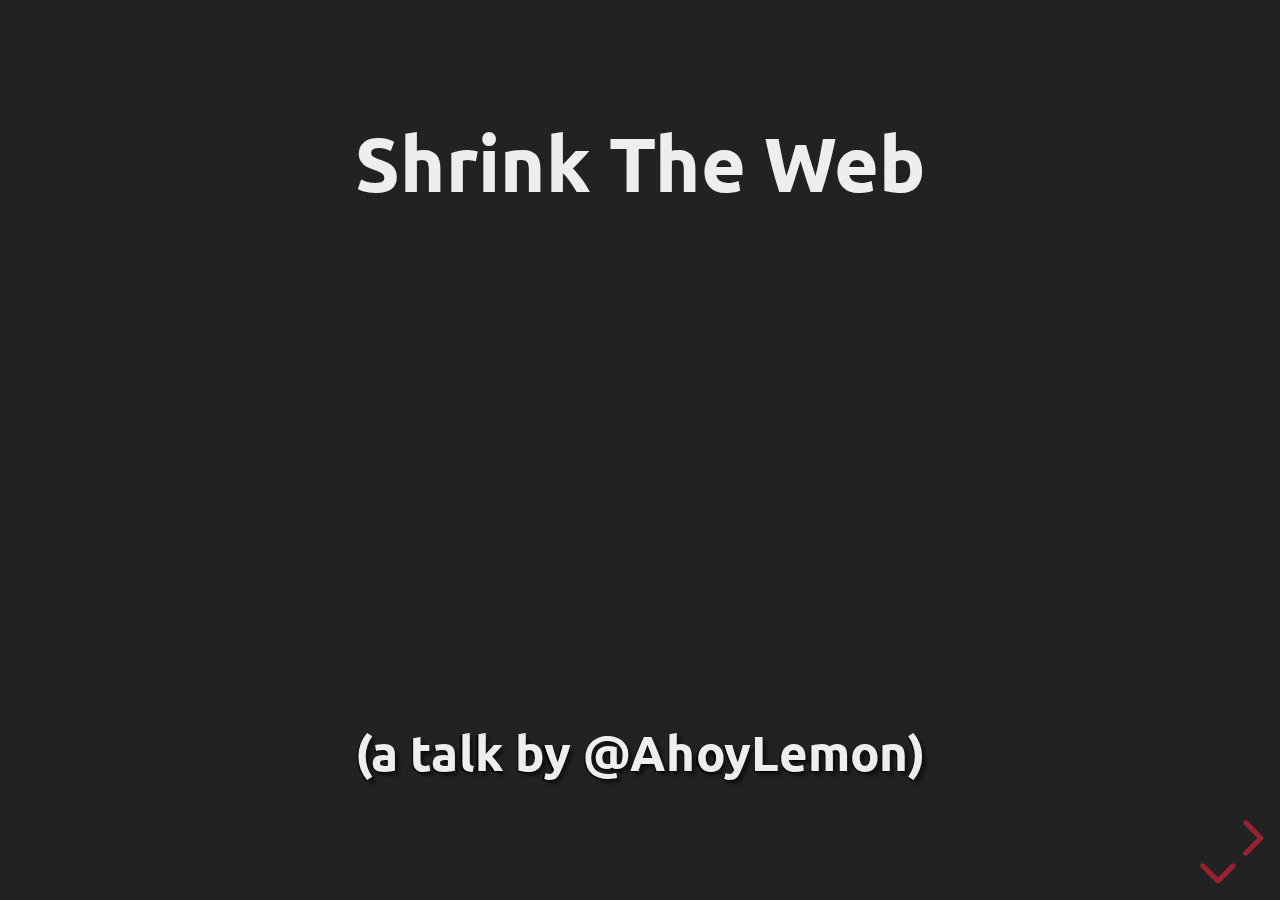
==== commit e03adace: "Copenhagen revisions 3" ====
--- a/index.html
+++ b/index.html
@@ -82,7 +82,7 @@
             </section>
       </section>
       <!-- Personal Intro-->
-      <section data-transition="convex" data-transition-speed="6000">
+      <section>
         <section>
           <h1>Hi!</h1>
           <h2 class="fragment">My name is Lemon.</h2>
@@ -91,11 +91,11 @@
             <h2>I've been making websites for about 20 years. I make websites for money and I make websites for fun. I love the platform and I think it's a really great opportunity to make fun stuff.</h2>
           </aside>
         </section>
-        <section data-background="img/bg/savas-cyan-1.png">
+        <section data-auto-animate data-background="img/bg/savas-cyan-1.png">
           <h4 style="color:#221c35; text-shadow:none;">I work at</h4>
           <div class="fragment" style="padding-bottom:7vh;"><img src="svg/savas-logo-black.svg" alt="Savas Labs" style="max-height:22vh;"></div>
         </section>
-        <section data-background="img/bg/savas-cyan-2.png" data-background-transition="none">
+        <section data-auto-animate data-background="img/bg/savas-cyan-2.png" data-background-transition="none">
           <div style="color:#221c35; padding-bottom:9vh;">
             <h2 style="text-shadow:none; color:#221c35;">Front End <br> Development Director</h2>
             <div class="fragment">
@@ -107,7 +107,7 @@
             </div>
           </div>
         </section>
-        <section data-transition="fade" data-background="img/bg/savas-cyan-2.png">
+        <section data-transition="none" data-background="img/bg/savas-cyan-2.png">
           <div class="over-photo"><code>I am a serious professional.</code></div>
         </section>
         <section data-transition="none" data-background-image="img/gif/shooty-frooty.gif" data-background-size="contain">
@@ -121,7 +121,7 @@
         </section>
         <section data-auto-animate data-background-video="video/monae-5.webm" data-background-video-loop>
           <h3 class="white shadowed">Today I wanna talk about</h3>
-          <h1 style="line-height:100%; text-shadow:none; color:rgba(255,255,255,0.5);"><span style="font-size:1.5em;">PERFORMANCE!</span></h1>
+          <h1 style="line-height:100%; text-shadow:none; color:rgba(255,255,255,0.75);"><span style="font-size:1.5em;">PERFORMANCE!</span></h1>
         </section>
         <section data-background="img/gif/computer1.gif">
           <h3 class="white shadowed">* WEBSITE PERFORMANCE</h3>
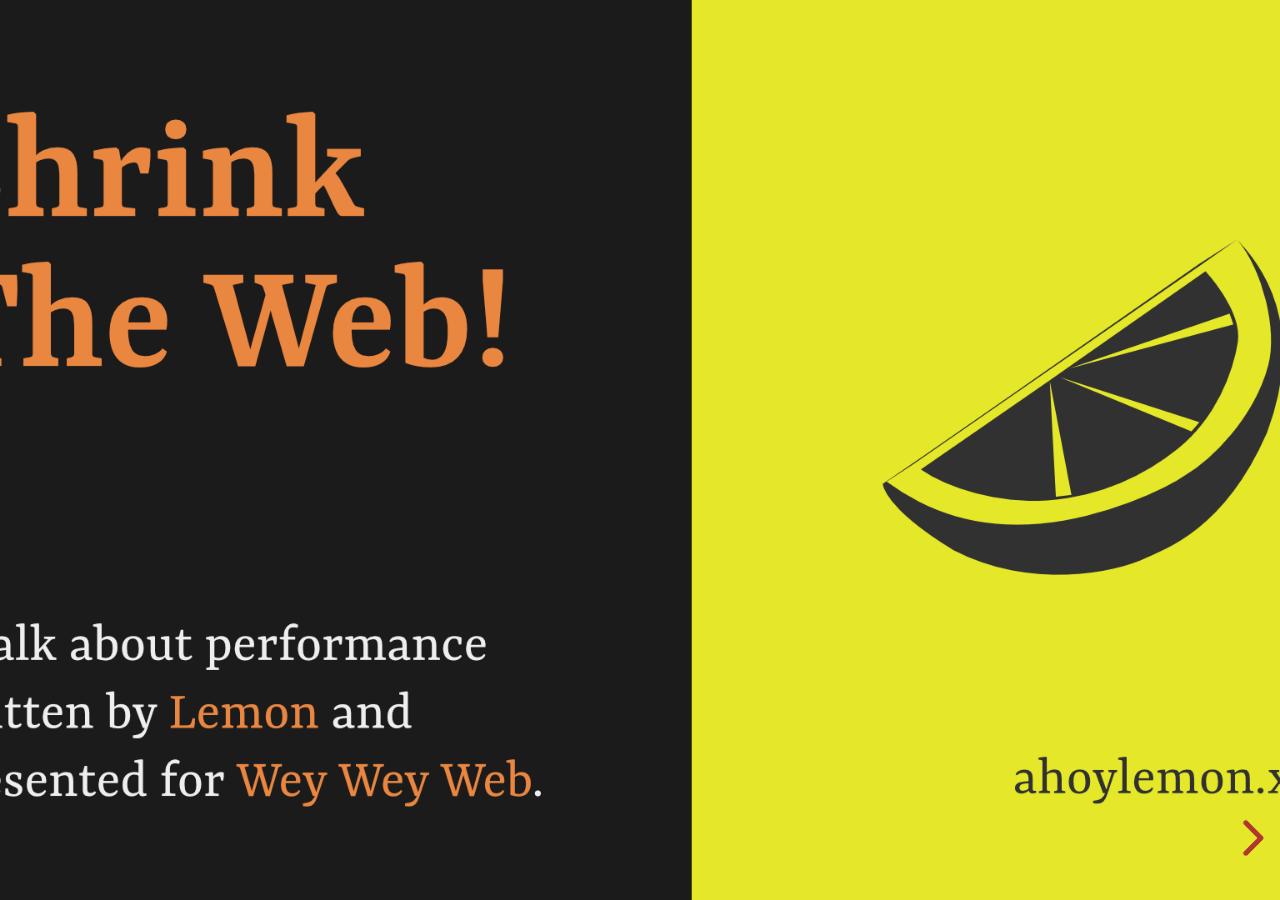
==== commit 6a4b4ce9: "WWW Updates, round 1" ====
--- a/index.html
+++ b/index.html
@@ -46,40 +46,9 @@
   <div class="reveal">
     <div class="slides">
       <!-- Video Screens-->
-      <section>
-        <!-- Fantastik Armada (France) vs GAMBLER (Korea)-->
-            <section data-background-iframe="https://www.youtube.com/embed/EzglYPf7Ylk?start=220&amp;fs=0&amp;showinfo=0&amp;rel=0&amp;modestbranding=1&amp;autohide=1&amp;showinfo=0&amp;disablekb=1" data-background-interactive>
-              <h3>Shrink The Web</h3>
-              <div class="a-talk-by" style="margin-top:46vh;"><b class="white shadowed">(a talk by @AhoyLemon)</b></div>
-              <aside class="notes">
-                <h2>BATTLE OF THE YEAR 2004</h2>
-                <p>Fantastik Armada (France)</p>
-                <p>vs</p>
-                <p>GAMBLER (Korea)</p>
-              </aside>
-            </section>
-        <!-- Flooriorz (Japan) vs Tie Break (France)-->
-            <section data-background-iframe="https://www.youtube.com/embed/hbqCRGDwcHQ?start=2400&amp;fs=0&amp;showinfo=0&amp;rel=0&amp;modestbranding=1&amp;autohide=1&amp;showinfo=0&amp;disablekb=1" data-background-interactive>
-              <h3>Shrink The Web</h3>
-              <div class="a-talk-by" style="margin-top:46vh;"><b class="white shadowed">(a talk by @AhoyLemon)</b></div>
-              <aside class="notes">
-                <h2>BATTLE OF THE YEAR 2021</h2>
-                <p>Flooriorz (Japan)</p>
-                <p>vs</p>
-                <p>Tie Break (France)</p>
-              </aside>
-            </section>
-        <!-- BGIRL TERRA, 2013-->
-            <section data-background-iframe="https://www.youtube.com/embed/5HrrbkYJM2M?start=15&amp;fs=0&amp;showinfo=0&amp;rel=0&amp;modestbranding=1&amp;autohide=1&amp;showinfo=0&amp;disablekb=1" data-background-interactive>
-              <h3>Shrink The Web</h3>
-              <div class="a-talk-by" style="margin-top:46vh;"><b class="white shadowed">(a talk by @AhoyLemon)</b></div> 
-              <aside class="notes">
-                <h2>BATTLE OF THE YEAR 2004</h2>
-                <p>Fantastik Armada (France)</p>
-                <p>vs</p>
-                <p>GAMBLER (Korea)</p>
-              </aside>
-            </section>
+      <!--include sections/_intros.pug-->
+      <section>
+        <section data-background-image="img/bg/hello-weyweyweb.png"></section>
       </section>
       <!-- Personal Intro-->
       <section>
@@ -207,7 +176,7 @@
           <cite class="source"><strong>Source:</strong><a href="https://infogram.com/speed-test-2019-1ho16vdprqzx6nq">cable.co.uk</a></cite>
         </section>
         <section>
-          <!-- SWEDEN TABLE-->
+          <!-- SPAIN TABLE-->
           <table>
             <caption> <a href="https://www.speedtest.net/global-index#fixed" target="_blank"><span>Speedtest Index, Broadband</span></a>
             </caption>
@@ -222,42 +191,42 @@
               <tr>
                 <td>#1</td>
                 <td>Singapore</td>
-                <td>247.44</td>
+                <td>264.15</td>
               </tr>
               <tr>
                 <td>#2</td>
                 <td>Hong Kong</td>
-                <td>242.99</td>
-              </tr>
-              <tr>
-                <td>#6</td>
+                <td>263.07</td>
+              </tr>
+              <tr>
+                <td>#7</td>
                 <td>United States</td>
-                <td>207.32</td>
+                <td>215.72</td>
               </tr>
               <tr class="highlight">
-                <td>#8</td>
-                <td>Denmark</td>
-                <td>192.68</td>
-              </tr>
-              <tr>
-                <td>#40</td>
-                <td>Finland</td>
-                <td>95.70</td>
-              </tr>
-              <tr>
-                <td>#109</td>
+                <td>#12</td>
+                <td>Spain</td>
+                <td>189.37</td>
+              </tr>
+              <tr>
+                <td>#24</td>
+                <td>Portugal</td>
+                <td>150.45</td>
+              </tr>
+              <tr>
+                <td>#86</td>
                 <td>Croatia</td>
-                <td>36.13</td>
-              </tr>
-              <tr>
-                <td>#132</td>
+                <td>56.51</td>
+              </tr>
+              <tr>
+                <td>#128</td>
                 <td>Morocco</td>
-                <td>20.72</td>
+                <td>24.78</td>
               </tr>
               <tr>
                 <td>#182</td>
                 <td>Cuba</td>
-                <td>1.86</td>
+                <td>2.19</td>
               </tr>
             </tbody>
           </table>
@@ -265,7 +234,7 @@
           </div>
         </section>
         <section>
-          <!-- SWEDEN TABLE-->
+          <!-- SPAIN TABLE-->
           <table style="width:100%;">
             <caption> <a href="https://www.speedtest.net/global-index#mobile">
                  Speedtest Index, Mobile</a></caption>
@@ -280,48 +249,48 @@
               <tr>
                 <td>#1</td>
                 <td>United Arab Emirates</td>
-                <td>205.77</td>
+                <td>269.41</td>
               </tr>
               <tr>
                 <td>#6</td>
                 <td>Norway</td>
-                <td>122.72</td>
+                <td>146.02</td>
+              </tr>
+              <tr>
+                <td>#13</td>
+                <td>United States</td>
+                <td>103.69</td>
+              </tr>
+              <tr>
+                <td>#30</td>
+                <td>Croatia</td>
+                <td>75.71</td>
               </tr>
               <tr class="highlight">
-                <td>#10</td>
-                <td>Denmark</td>
-                <td>101.19</td>
-              </tr>
-              <tr>
-                <td>#22</td>
-                <td>United States</td>
-                <td>77.43</td>
-              </tr>
-              <tr>
-                <td>#38</td>
-                <td>Croatia</td>
-                <td>56.82</td>
-              </tr>
-              <tr>
-                <td>#75</td>
+                <td>#63</td>
+                <td>Spain</td>
+                <td>40.47</td>
+              </tr>
+              <tr>
+                <td>#74</td>
                 <td>Ireland</td>
-                <td>30.46</td>
-              </tr>
-              <tr>
-                <td>#135</td>
-                <td>Belarus</td>
-                <td>10.42</td>
+                <td>32.74</td>
+              </tr>
+              <tr>
+                <td>#132</td>
+                <td>Colombia</td>
+                <td>11.97</td>
               </tr>
               <tr>
                 <td>#143</td>
                 <td>Cuba</td>
-                <td>3.87</td>
+                <td>3.33</td>
               </tr>
             </tbody>
           </table>
         </section>
         <section>
-          <!-- SWEDEN TABLE-->
+          <!-- SPAIN TABLE-->
           <table style="width:100%;">
             <caption> <a href="https://www.cable.co.uk/mobiles/worldwide-data-pricing/">
                  Cost Of 1Gb In Mobile Data</a></caption>
@@ -329,52 +298,52 @@
               <tr>
                 <th>#</th>
                 <th>Country</th>
-                <th>1 Gb 🇩🇰</th>
-                <th>1 Gb 🇺🇸</th>
+                <th>EUR</th>
+                <th>USD</th>
               </tr>
             </thead>
             <tbody>
               <tr>
                 <td>#1</td>
                 <td>Israel</td>
-                <td>kr 0,35 </td>
-                <td>$0.05 USD</td>
+                <td>€0,046</td>
+                <td>$0.05</td>
               </tr>
               <tr>
                 <td>#4</td>
                 <td>Italy</td>
-                <td>kr 1,86</td>
-                <td>$0.27 USD</td>
+                <td>€0,92</td>
+                <td>$0.27</td>
               </tr>
               <tr class="highlight">
-                <td>#37</td>
-                <td>Denmark</td>
-                <td>kr 5,45</td>
-                <td>$0.79 USD</td>
+                <td>#68</td>
+                <td>Spain</td>
+                <td>€1,14</td>
+                <td>$1.24</td>
               </tr>
               <tr>
                 <td>#80</td>
                 <td>Sweden</td>
-                <td>kr 10,01</td>
-                <td>$1.45 USD</td>
+                <td>€1,33</td>
+                <td>$1.45</td>
               </tr>
               <tr>
                 <td>#154</td>
                 <td>United States</td>
-                <td>kr 22,99</td>
-                <td>$3.33 USD</td>
+                <td>€3,05</td>
+                <td>$3.33</td>
               </tr>
               <tr>
                 <td>#191</td>
                 <td>Norway</td>
-                <td>kr 40,11</td>
-                <td>$5.81 USD</td>
+                <td>€5,32</td>
+                <td>$5.81</td>
               </tr>
               <tr>
                 <td>#229</td>
                 <td>Falkland Islands</td>
-                <td>kr 307,66</td>
-                <td>$44.56 USD</td>
+                <td>€40,82</td>
+                <td>$44.56</td>
               </tr>
             </tbody>
           </table>
@@ -466,7 +435,7 @@
         </section>
         <section data-background="img/bg/bjork-save-2.png" data-background-size="contain">
           <aside class="notes">
-            <What>do I click on?</What>
+            <p>What do I click on?</p>
           </aside>
         </section>
         <section><img src="img/screenshots/save-for-web-png.png">
@@ -474,7 +443,6 @@
             <Save>for web inside save for web aren't I clever</Save>
           </aside>
         </section>
-        <section data-background-video="video/bjork-export.webm" data-background-size="contain"></section>
         <section>
           <div class="grid" columns="2">
             <figure><img src="img/bjork-1.jpg">
@@ -757,7 +725,7 @@
         </section>
         <section data-background="#e6e924">
           <figure><img src="svg/lemon.svg" style="width:212px; height:212px;"></figure>
-          <p style="transform:translateY(25vh);"><a href="https://ahoylemon.xyz" target="_blank"> <strong>ahoylemon.xyz</strong></a></p>
+          <p style="transform:translateY(25vh);"><a href="https://ahoylemon.xyz" style="color:#313131;" target="_blank"> <strong>ahoylemon.xyz</strong></a></p>
           <aside class="notes">
             <h1>STICKERS</h1>
           </aside>
--- a/css/lemon.css
+++ b/css/lemon.css
@@ -127,6 +127,9 @@
 }
 .reveal img {
   background: none;
+}
+.reveal a {
+  color: #e6e924;
 }
 .reveal a:hover img {
   background: transparent;
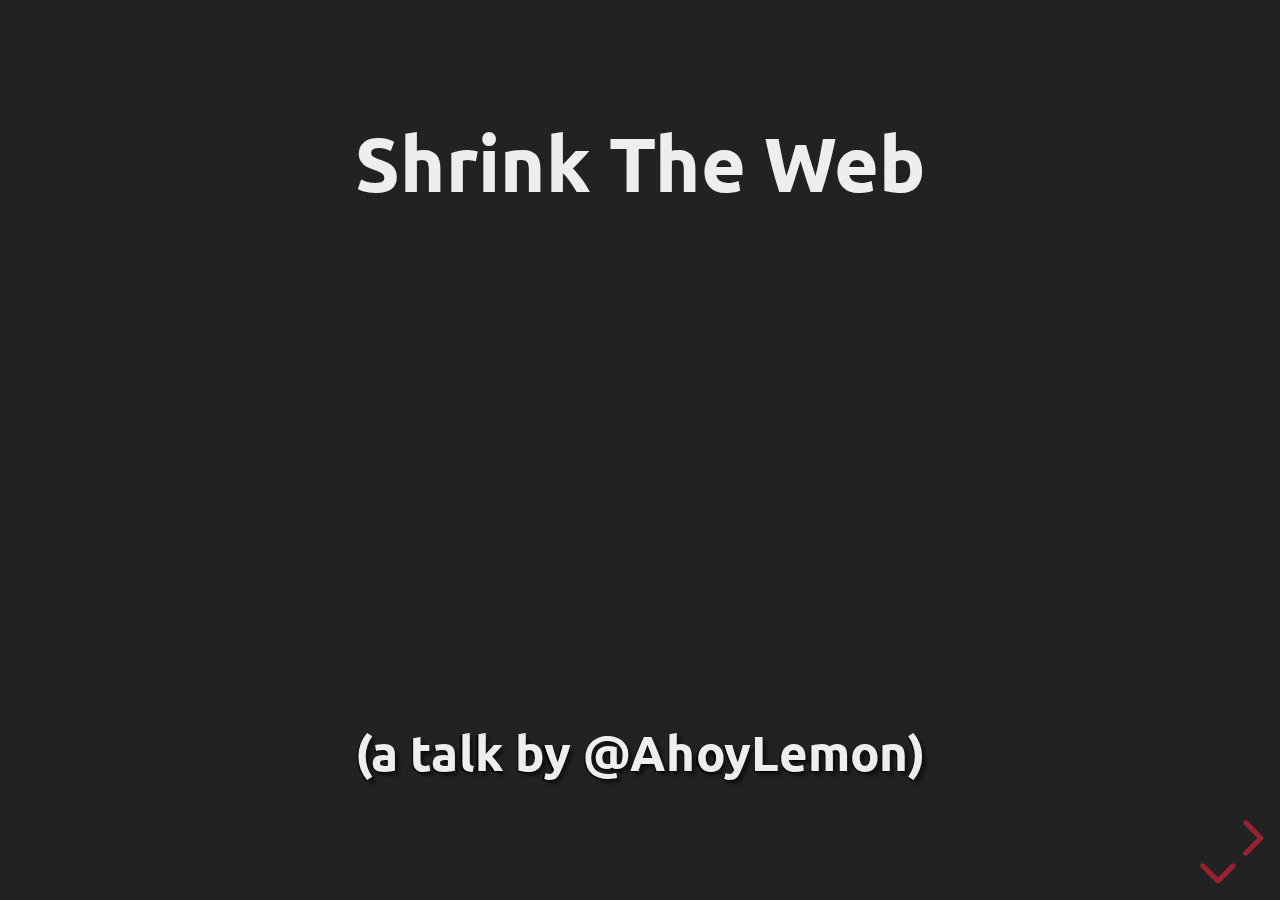
==== commit ba4c087d: "Added JS sticker" ====
--- a/index.html
+++ b/index.html
@@ -46,9 +46,38 @@
   <div class="reveal">
     <div class="slides">
       <!-- Video Screens-->
-      <!--include sections/_intros.pug-->
-      <section>
-        <section data-background-image="img/bg/hello-weyweyweb.png"></section>
+      <section>
+        <!-- Fantastik Armada (France) vs GAMBLER (Korea)-->
+            <section data-background-iframe="https://www.youtube.com/embed/EzglYPf7Ylk?start=220&amp;fs=0&amp;showinfo=0&amp;rel=0&amp;modestbranding=1&amp;autohide=1&amp;showinfo=0&amp;disablekb=1" data-background-interactive>
+              <h3>Shrink The Web</h3>
+              <div class="a-talk-by" style="margin-top:46vh;"><b class="white shadowed">(a talk by @AhoyLemon)</b></div>
+              <aside class="notes">
+                <h2>BATTLE OF THE YEAR 2004</h2>
+                <p>Fantastik Armada (France)</p>
+                <p>vs</p>
+                <p>GAMBLER (Korea)</p>
+              </aside>
+            </section>
+        <!-- Flooriorz (Japan) vs Tie Break (France)-->
+            <section data-background-iframe="https://www.youtube.com/embed/hbqCRGDwcHQ?start=2400&amp;fs=0&amp;showinfo=0&amp;rel=0&amp;modestbranding=1&amp;autohide=1&amp;showinfo=0&amp;disablekb=1" data-background-interactive>
+              <h3>Shrink The Web</h3>
+              <div class="a-talk-by" style="margin-top:46vh;"><b class="white shadowed">(a talk by @AhoyLemon)</b></div>
+              <aside class="notes">
+                <h2>BATTLE OF THE YEAR 2021</h2>
+                <p>Flooriorz (Japan)</p>
+                <p>vs</p>
+                <p>Tie Break (France)</p>
+              </aside>
+            </section>
+        <!-- BGIRL TERRA, 2013-->
+            <section data-background-iframe="https://www.youtube.com/embed/5HrrbkYJM2M?start=15&amp;fs=0&amp;showinfo=0&amp;rel=0&amp;modestbranding=1&amp;autohide=1&amp;showinfo=0&amp;disablekb=1" data-background-interactive>
+              <h3>Shrink The Web</h3>
+              <div class="a-talk-by" style="margin-top:46vh;"><b class="white shadowed">(a talk by @AhoyLemon)</b></div> 
+              <aside class="notes">
+                <h2>BGIRL TERRA</h2>
+                <h3>2013</h3>
+              </aside>
+            </section>
       </section>
       <!-- Personal Intro-->
       <section>
@@ -176,7 +205,7 @@
           <cite class="source"><strong>Source:</strong><a href="https://infogram.com/speed-test-2019-1ho16vdprqzx6nq">cable.co.uk</a></cite>
         </section>
         <section>
-          <!-- SPAIN TABLE-->
+          <!-- SWEDEN TABLE-->
           <table>
             <caption> <a href="https://www.speedtest.net/global-index#fixed" target="_blank"><span>Speedtest Index, Broadband</span></a>
             </caption>
@@ -191,42 +220,42 @@
               <tr>
                 <td>#1</td>
                 <td>Singapore</td>
-                <td>264.15</td>
+                <td>247.44</td>
               </tr>
               <tr>
                 <td>#2</td>
                 <td>Hong Kong</td>
-                <td>263.07</td>
-              </tr>
-              <tr>
-                <td>#7</td>
+                <td>242.99</td>
+              </tr>
+              <tr>
+                <td>#6</td>
                 <td>United States</td>
-                <td>215.72</td>
+                <td>207.32</td>
               </tr>
               <tr class="highlight">
-                <td>#12</td>
-                <td>Spain</td>
-                <td>189.37</td>
-              </tr>
-              <tr>
-                <td>#24</td>
-                <td>Portugal</td>
-                <td>150.45</td>
-              </tr>
-              <tr>
-                <td>#86</td>
+                <td>#8</td>
+                <td>Denmark</td>
+                <td>192.68</td>
+              </tr>
+              <tr>
+                <td>#40</td>
+                <td>Finland</td>
+                <td>95.70</td>
+              </tr>
+              <tr>
+                <td>#109</td>
                 <td>Croatia</td>
-                <td>56.51</td>
-              </tr>
-              <tr>
-                <td>#128</td>
+                <td>36.13</td>
+              </tr>
+              <tr>
+                <td>#132</td>
                 <td>Morocco</td>
-                <td>24.78</td>
+                <td>20.72</td>
               </tr>
               <tr>
                 <td>#182</td>
                 <td>Cuba</td>
-                <td>2.19</td>
+                <td>1.86</td>
               </tr>
             </tbody>
           </table>
@@ -234,7 +263,7 @@
           </div>
         </section>
         <section>
-          <!-- SPAIN TABLE-->
+          <!-- SWEDEN TABLE-->
           <table style="width:100%;">
             <caption> <a href="https://www.speedtest.net/global-index#mobile">
                  Speedtest Index, Mobile</a></caption>
@@ -249,48 +278,48 @@
               <tr>
                 <td>#1</td>
                 <td>United Arab Emirates</td>
-                <td>269.41</td>
+                <td>205.77</td>
               </tr>
               <tr>
                 <td>#6</td>
                 <td>Norway</td>
-                <td>146.02</td>
-              </tr>
-              <tr>
-                <td>#13</td>
+                <td>122.72</td>
+              </tr>
+              <tr class="highlight">
+                <td>#10</td>
+                <td>Denmark</td>
+                <td>101.19</td>
+              </tr>
+              <tr>
+                <td>#22</td>
                 <td>United States</td>
-                <td>103.69</td>
-              </tr>
-              <tr>
-                <td>#30</td>
+                <td>77.43</td>
+              </tr>
+              <tr>
+                <td>#38</td>
                 <td>Croatia</td>
-                <td>75.71</td>
-              </tr>
-              <tr class="highlight">
-                <td>#63</td>
-                <td>Spain</td>
-                <td>40.47</td>
-              </tr>
-              <tr>
-                <td>#74</td>
+                <td>56.82</td>
+              </tr>
+              <tr>
+                <td>#75</td>
                 <td>Ireland</td>
-                <td>32.74</td>
-              </tr>
-              <tr>
-                <td>#132</td>
-                <td>Colombia</td>
-                <td>11.97</td>
+                <td>30.46</td>
+              </tr>
+              <tr>
+                <td>#135</td>
+                <td>Belarus</td>
+                <td>10.42</td>
               </tr>
               <tr>
                 <td>#143</td>
                 <td>Cuba</td>
-                <td>3.33</td>
+                <td>3.87</td>
               </tr>
             </tbody>
           </table>
         </section>
         <section>
-          <!-- SPAIN TABLE-->
+          <!-- SWEDEN TABLE-->
           <table style="width:100%;">
             <caption> <a href="https://www.cable.co.uk/mobiles/worldwide-data-pricing/">
                  Cost Of 1Gb In Mobile Data</a></caption>
@@ -298,52 +327,52 @@
               <tr>
                 <th>#</th>
                 <th>Country</th>
-                <th>EUR</th>
-                <th>USD</th>
+                <th>1 Gb 🇩🇰</th>
+                <th>1 Gb 🇺🇸</th>
               </tr>
             </thead>
             <tbody>
               <tr>
                 <td>#1</td>
                 <td>Israel</td>
-                <td>€0,046</td>
-                <td>$0.05</td>
+                <td>kr 0,35 </td>
+                <td>$0.05 USD</td>
               </tr>
               <tr>
                 <td>#4</td>
                 <td>Italy</td>
-                <td>€0,92</td>
-                <td>$0.27</td>
+                <td>kr 1,86</td>
+                <td>$0.27 USD</td>
               </tr>
               <tr class="highlight">
-                <td>#68</td>
-                <td>Spain</td>
-                <td>€1,14</td>
-                <td>$1.24</td>
+                <td>#37</td>
+                <td>Denmark</td>
+                <td>kr 5,45</td>
+                <td>$0.79 USD</td>
               </tr>
               <tr>
                 <td>#80</td>
                 <td>Sweden</td>
-                <td>€1,33</td>
-                <td>$1.45</td>
+                <td>kr 10,01</td>
+                <td>$1.45 USD</td>
               </tr>
               <tr>
                 <td>#154</td>
                 <td>United States</td>
-                <td>€3,05</td>
-                <td>$3.33</td>
+                <td>kr 22,99</td>
+                <td>$3.33 USD</td>
               </tr>
               <tr>
                 <td>#191</td>
                 <td>Norway</td>
-                <td>€5,32</td>
-                <td>$5.81</td>
+                <td>kr 40,11</td>
+                <td>$5.81 USD</td>
               </tr>
               <tr>
                 <td>#229</td>
                 <td>Falkland Islands</td>
-                <td>€40,82</td>
-                <td>$44.56</td>
+                <td>kr 307,66</td>
+                <td>$44.56 USD</td>
               </tr>
             </tbody>
           </table>
@@ -435,7 +464,7 @@
         </section>
         <section data-background="img/bg/bjork-save-2.png" data-background-size="contain">
           <aside class="notes">
-            <p>What do I click on?</p>
+            <What>do I click on?</What>
           </aside>
         </section>
         <section><img src="img/screenshots/save-for-web-png.png">
@@ -443,6 +472,7 @@
             <Save>for web inside save for web aren't I clever</Save>
           </aside>
         </section>
+        <section data-background-video="video/bjork-export.webm" data-background-size="contain"></section>
         <section>
           <div class="grid" columns="2">
             <figure><img src="img/bjork-1.jpg">
@@ -707,6 +737,7 @@
         <section data-background="img/gif/beerdance.gif">
           <h1 class="blink shadowed" style="font-size:260px; text-shadow:none;"> <span style="color:rgba(255,255,255,0.8);">WRITE HTML!</span></h1>
         </section>
+        <section><img src="img/js-sticker.webp"></section>
         <section>
           <p>Seriously though, write HTML.</p>
           <p class="fragment">(and CSS)</p>
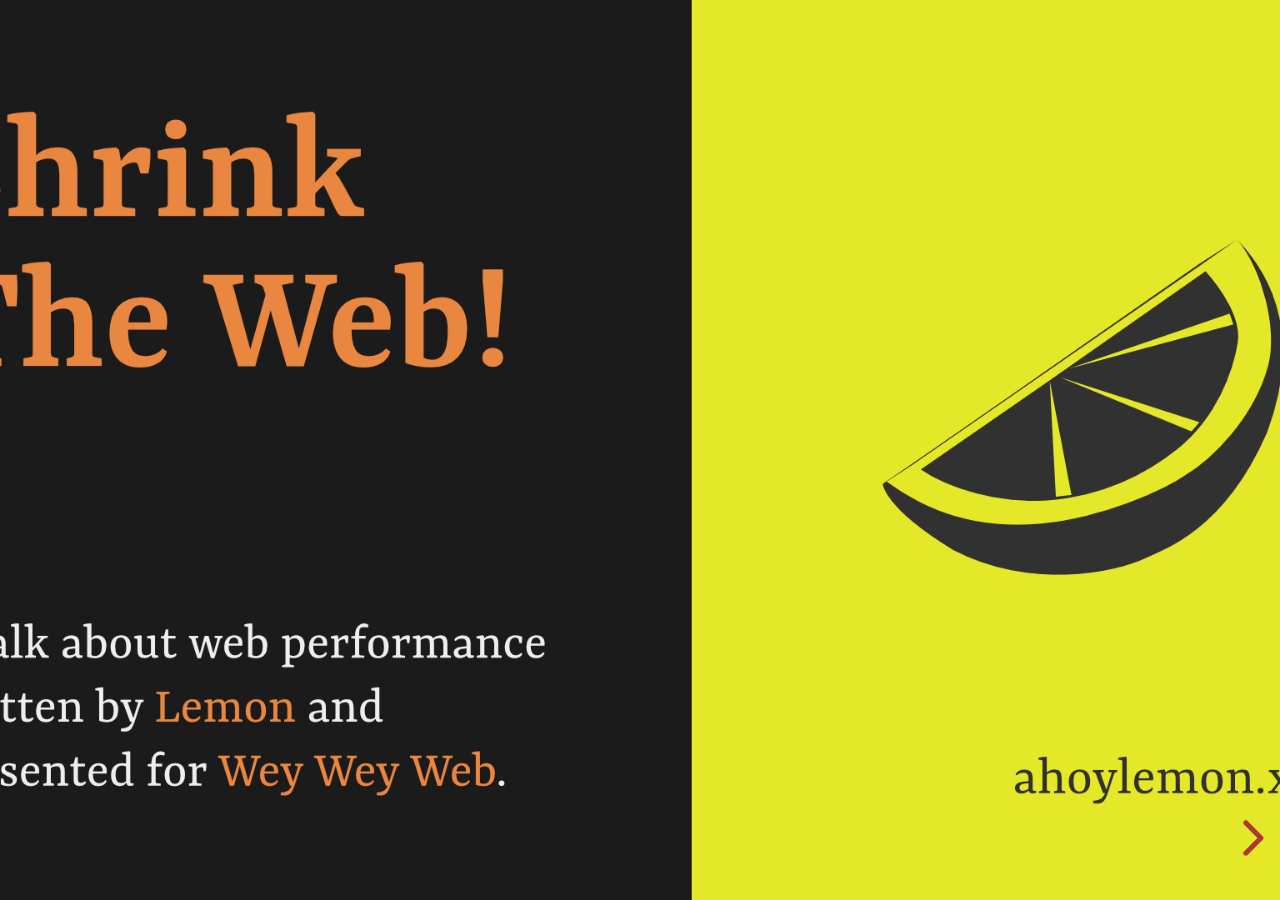
==== commit 227317ac: "prep for squoosh video" ====
--- a/index.html
+++ b/index.html
@@ -46,38 +46,9 @@
   <div class="reveal">
     <div class="slides">
       <!-- Video Screens-->
-      <section>
-        <!-- Fantastik Armada (France) vs GAMBLER (Korea)-->
-            <section data-background-iframe="https://www.youtube.com/embed/EzglYPf7Ylk?start=220&amp;fs=0&amp;showinfo=0&amp;rel=0&amp;modestbranding=1&amp;autohide=1&amp;showinfo=0&amp;disablekb=1" data-background-interactive>
-              <h3>Shrink The Web</h3>
-              <div class="a-talk-by" style="margin-top:46vh;"><b class="white shadowed">(a talk by @AhoyLemon)</b></div>
-              <aside class="notes">
-                <h2>BATTLE OF THE YEAR 2004</h2>
-                <p>Fantastik Armada (France)</p>
-                <p>vs</p>
-                <p>GAMBLER (Korea)</p>
-              </aside>
-            </section>
-        <!-- Flooriorz (Japan) vs Tie Break (France)-->
-            <section data-background-iframe="https://www.youtube.com/embed/hbqCRGDwcHQ?start=2400&amp;fs=0&amp;showinfo=0&amp;rel=0&amp;modestbranding=1&amp;autohide=1&amp;showinfo=0&amp;disablekb=1" data-background-interactive>
-              <h3>Shrink The Web</h3>
-              <div class="a-talk-by" style="margin-top:46vh;"><b class="white shadowed">(a talk by @AhoyLemon)</b></div>
-              <aside class="notes">
-                <h2>BATTLE OF THE YEAR 2021</h2>
-                <p>Flooriorz (Japan)</p>
-                <p>vs</p>
-                <p>Tie Break (France)</p>
-              </aside>
-            </section>
-        <!-- BGIRL TERRA, 2013-->
-            <section data-background-iframe="https://www.youtube.com/embed/5HrrbkYJM2M?start=15&amp;fs=0&amp;showinfo=0&amp;rel=0&amp;modestbranding=1&amp;autohide=1&amp;showinfo=0&amp;disablekb=1" data-background-interactive>
-              <h3>Shrink The Web</h3>
-              <div class="a-talk-by" style="margin-top:46vh;"><b class="white shadowed">(a talk by @AhoyLemon)</b></div> 
-              <aside class="notes">
-                <h2>BGIRL TERRA</h2>
-                <h3>2013</h3>
-              </aside>
-            </section>
+      <!--include sections/_intros.pug-->
+      <section>
+        <section data-background-image="img/bg/hello-weyweyweb.png"></section>
       </section>
       <!-- Personal Intro-->
       <section>
@@ -205,7 +176,7 @@
           <cite class="source"><strong>Source:</strong><a href="https://infogram.com/speed-test-2019-1ho16vdprqzx6nq">cable.co.uk</a></cite>
         </section>
         <section>
-          <!-- SWEDEN TABLE-->
+          <!-- SPAIN TABLE-->
           <table>
             <caption> <a href="https://www.speedtest.net/global-index#fixed" target="_blank"><span>Speedtest Index, Broadband</span></a>
             </caption>
@@ -220,42 +191,42 @@
               <tr>
                 <td>#1</td>
                 <td>Singapore</td>
-                <td>247.44</td>
+                <td>264.15</td>
               </tr>
               <tr>
                 <td>#2</td>
                 <td>Hong Kong</td>
-                <td>242.99</td>
-              </tr>
-              <tr>
-                <td>#6</td>
+                <td>263.07</td>
+              </tr>
+              <tr>
+                <td>#7</td>
                 <td>United States</td>
-                <td>207.32</td>
+                <td>215.72</td>
               </tr>
               <tr class="highlight">
-                <td>#8</td>
-                <td>Denmark</td>
-                <td>192.68</td>
-              </tr>
-              <tr>
-                <td>#40</td>
-                <td>Finland</td>
-                <td>95.70</td>
-              </tr>
-              <tr>
-                <td>#109</td>
+                <td>#12</td>
+                <td>Spain</td>
+                <td>189.37</td>
+              </tr>
+              <tr>
+                <td>#24</td>
+                <td>Portugal</td>
+                <td>150.45</td>
+              </tr>
+              <tr>
+                <td>#86</td>
                 <td>Croatia</td>
-                <td>36.13</td>
-              </tr>
-              <tr>
-                <td>#132</td>
+                <td>56.51</td>
+              </tr>
+              <tr>
+                <td>#128</td>
                 <td>Morocco</td>
-                <td>20.72</td>
+                <td>24.78</td>
               </tr>
               <tr>
                 <td>#182</td>
                 <td>Cuba</td>
-                <td>1.86</td>
+                <td>2.19</td>
               </tr>
             </tbody>
           </table>
@@ -263,7 +234,7 @@
           </div>
         </section>
         <section>
-          <!-- SWEDEN TABLE-->
+          <!-- SPAIN TABLE-->
           <table style="width:100%;">
             <caption> <a href="https://www.speedtest.net/global-index#mobile">
                  Speedtest Index, Mobile</a></caption>
@@ -278,48 +249,48 @@
               <tr>
                 <td>#1</td>
                 <td>United Arab Emirates</td>
-                <td>205.77</td>
+                <td>269.41</td>
               </tr>
               <tr>
                 <td>#6</td>
                 <td>Norway</td>
-                <td>122.72</td>
+                <td>146.02</td>
+              </tr>
+              <tr>
+                <td>#13</td>
+                <td>United States</td>
+                <td>103.69</td>
+              </tr>
+              <tr>
+                <td>#30</td>
+                <td>Croatia</td>
+                <td>75.71</td>
               </tr>
               <tr class="highlight">
-                <td>#10</td>
-                <td>Denmark</td>
-                <td>101.19</td>
-              </tr>
-              <tr>
-                <td>#22</td>
-                <td>United States</td>
-                <td>77.43</td>
-              </tr>
-              <tr>
-                <td>#38</td>
-                <td>Croatia</td>
-                <td>56.82</td>
-              </tr>
-              <tr>
-                <td>#75</td>
+                <td>#63</td>
+                <td>Spain</td>
+                <td>40.47</td>
+              </tr>
+              <tr>
+                <td>#74</td>
                 <td>Ireland</td>
-                <td>30.46</td>
-              </tr>
-              <tr>
-                <td>#135</td>
-                <td>Belarus</td>
-                <td>10.42</td>
+                <td>32.74</td>
+              </tr>
+              <tr>
+                <td>#132</td>
+                <td>Colombia</td>
+                <td>11.97</td>
               </tr>
               <tr>
                 <td>#143</td>
                 <td>Cuba</td>
-                <td>3.87</td>
+                <td>3.33</td>
               </tr>
             </tbody>
           </table>
         </section>
         <section>
-          <!-- SWEDEN TABLE-->
+          <!-- SPAIN TABLE-->
           <table style="width:100%;">
             <caption> <a href="https://www.cable.co.uk/mobiles/worldwide-data-pricing/">
                  Cost Of 1Gb In Mobile Data</a></caption>
@@ -327,52 +298,52 @@
               <tr>
                 <th>#</th>
                 <th>Country</th>
-                <th>1 Gb 🇩🇰</th>
-                <th>1 Gb 🇺🇸</th>
+                <th>EUR</th>
+                <th>USD</th>
               </tr>
             </thead>
             <tbody>
               <tr>
                 <td>#1</td>
                 <td>Israel</td>
-                <td>kr 0,35 </td>
-                <td>$0.05 USD</td>
+                <td>€0,046</td>
+                <td>$0.05</td>
               </tr>
               <tr>
                 <td>#4</td>
                 <td>Italy</td>
-                <td>kr 1,86</td>
-                <td>$0.27 USD</td>
+                <td>€0,92</td>
+                <td>$0.27</td>
               </tr>
               <tr class="highlight">
-                <td>#37</td>
-                <td>Denmark</td>
-                <td>kr 5,45</td>
-                <td>$0.79 USD</td>
+                <td>#68</td>
+                <td>Spain</td>
+                <td>€1,14</td>
+                <td>$1.24</td>
               </tr>
               <tr>
                 <td>#80</td>
                 <td>Sweden</td>
-                <td>kr 10,01</td>
-                <td>$1.45 USD</td>
+                <td>€1,33</td>
+                <td>$1.45</td>
               </tr>
               <tr>
                 <td>#154</td>
                 <td>United States</td>
-                <td>kr 22,99</td>
-                <td>$3.33 USD</td>
+                <td>€3,05</td>
+                <td>$3.33</td>
               </tr>
               <tr>
                 <td>#191</td>
                 <td>Norway</td>
-                <td>kr 40,11</td>
-                <td>$5.81 USD</td>
+                <td>€5,32</td>
+                <td>$5.81</td>
               </tr>
               <tr>
                 <td>#229</td>
                 <td>Falkland Islands</td>
-                <td>kr 307,66</td>
-                <td>$44.56 USD</td>
+                <td>€40,82</td>
+                <td>$44.56</td>
               </tr>
             </tbody>
           </table>
@@ -464,7 +435,7 @@
         </section>
         <section data-background="img/bg/bjork-save-2.png" data-background-size="contain">
           <aside class="notes">
-            <What>do I click on?</What>
+            <p>What do I click on?</p>
           </aside>
         </section>
         <section><img src="img/screenshots/save-for-web-png.png">
@@ -472,7 +443,6 @@
             <Save>for web inside save for web aren't I clever</Save>
           </aside>
         </section>
-        <section data-background-video="video/bjork-export.webm" data-background-size="contain"></section>
         <section>
           <div class="grid" columns="2">
             <figure><img src="img/bjork-1.jpg">
@@ -489,15 +459,15 @@
       </section>
       <!-- SQUOOSH-->
       <section>
+        <section>
+          <p>Let's do this in a browser!</p>
+        </section>
         <section><img src="img/screenshots/archibald-github.png" data-background-size="contain"></section>
         <section>
           <figure><a href="https://squoosh.app"><img src="svg/logos/squoosh.svg" style="max-height:50vh;"></a>
             <figcaption><a href="https://squoosh.app" target="_blank"><span>squoosh.app</span></a>
             </figcaption>
           </figure>
-          <aside class="notes">
-            <p>Start with Photoshop. This is for designers, but if you don't have Photoshop, I have more stuff for you.</p>
-          </aside>
         </section>
       </section>
       <!-- ImgBot -->
@@ -737,7 +707,6 @@
         <section data-background="img/gif/beerdance.gif">
           <h1 class="blink shadowed" style="font-size:260px; text-shadow:none;"> <span style="color:rgba(255,255,255,0.8);">WRITE HTML!</span></h1>
         </section>
-        <section><img src="img/js-sticker.webp"></section>
         <section>
           <p>Seriously though, write HTML.</p>
           <p class="fragment">(and CSS)</p>
